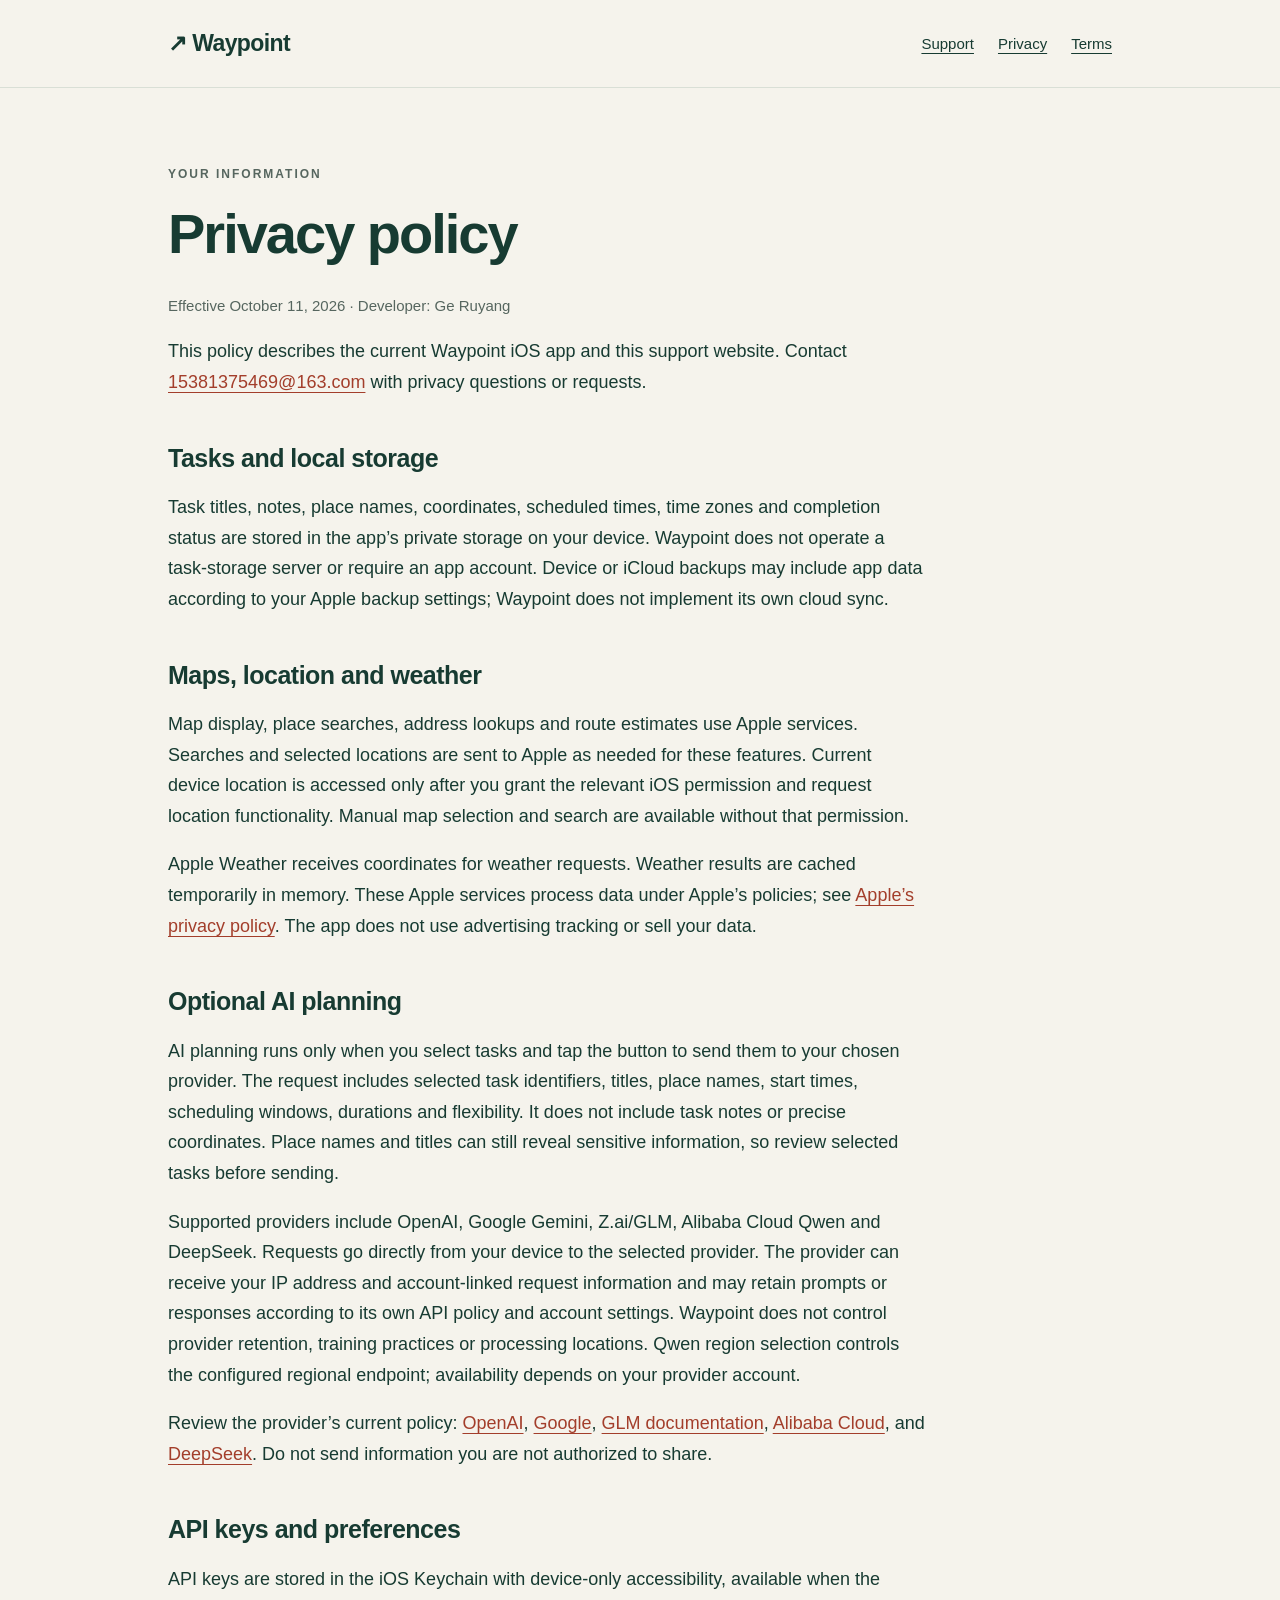
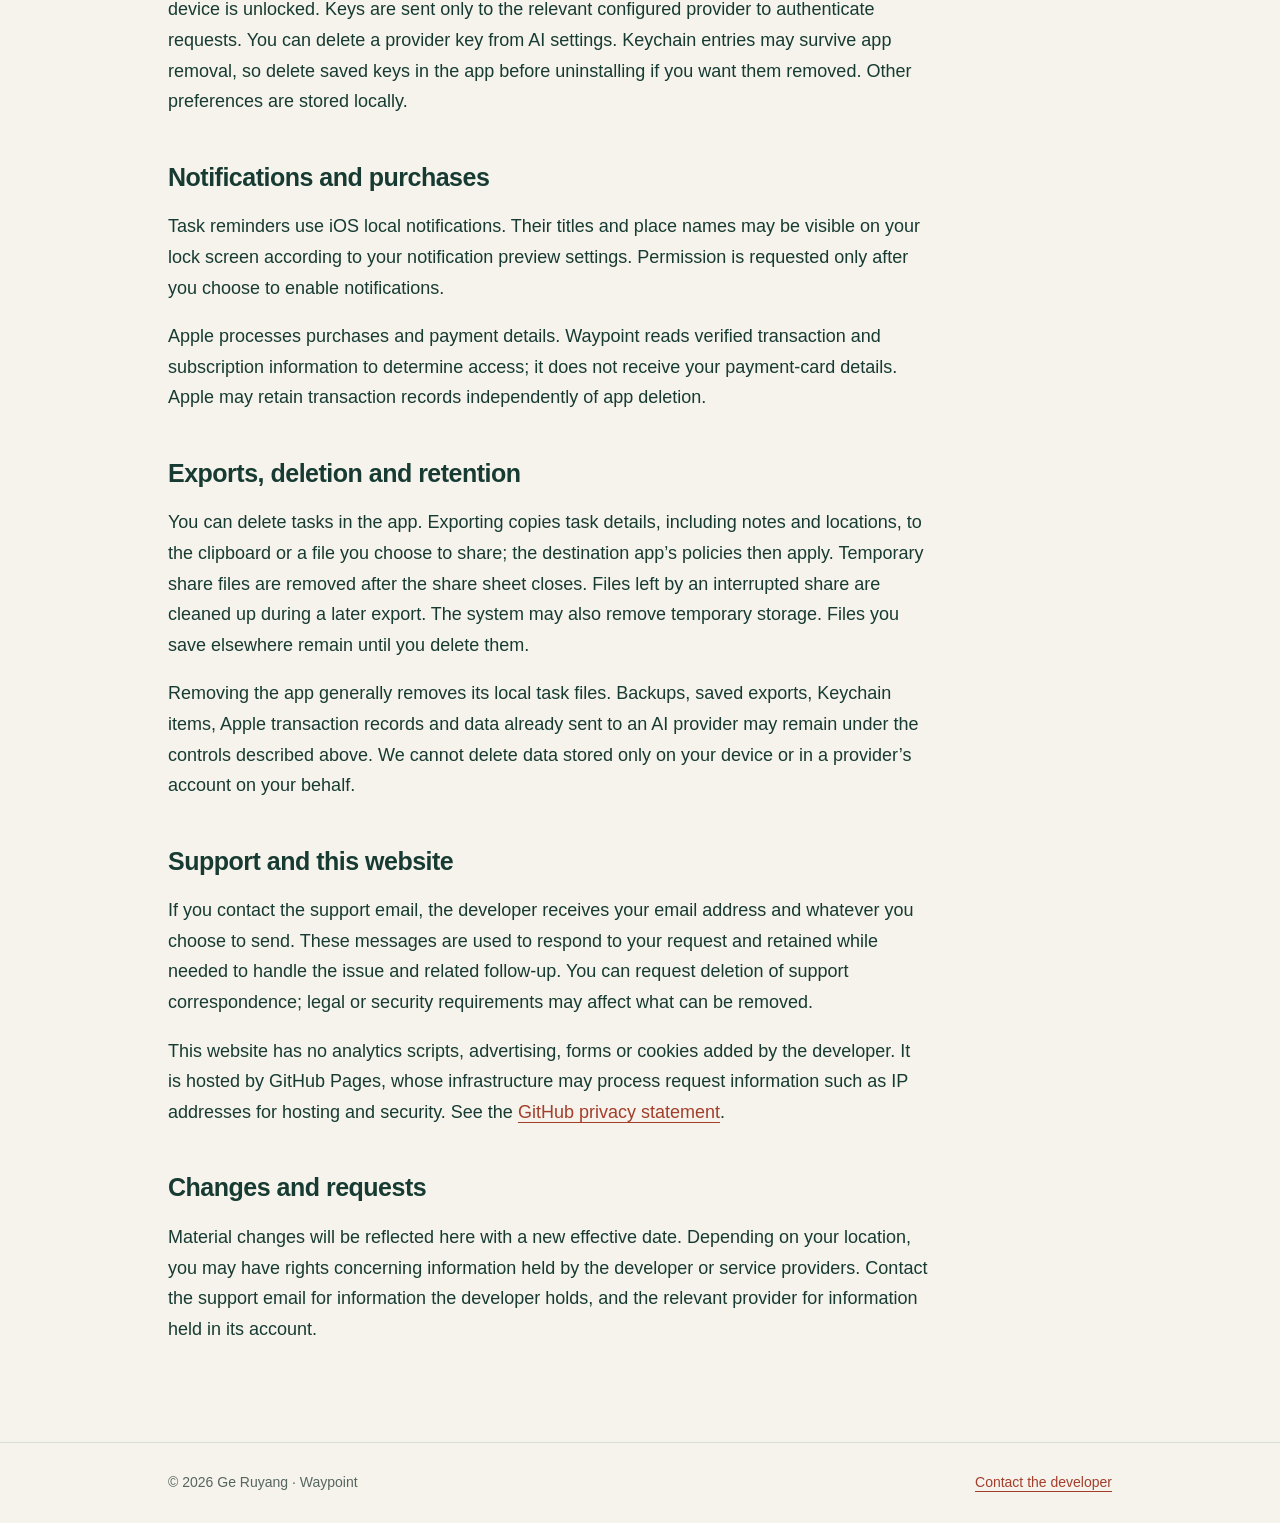
==== privacy/index.html @ 9f04336e "Publish Waypoint support and privacy pages" ====
<!doctype html>
<html lang="en"><head><meta charset="utf-8"><meta name="viewport" content="width=device-width,initial-scale=1"><meta name="description" content="How Waypoint handles local tasks, location services, optional AI requests, subscriptions and support messages."><meta name="color-scheme" content="light dark"><title>Privacy policy · Waypoint</title><link rel="stylesheet" href="../style.css"></head><body><a class="skip" href="#main">Skip to content</a><header><div class="wrap"><nav aria-label="Main navigation"><a class="brand" href="../">↗ Waypoint</a><div class="navlinks"><a href="../#support">Support</a><a href="../privacy/">Privacy</a><a href="../terms/">Terms</a></div></nav></div></header><main id="main"><div class="wrap"><article class="legal"><p class="eyebrow">Your information</p><h1>Privacy policy</h1><p class="note">Effective October 11, 2026 · Developer: Ge Ruyang</p><p>This policy describes the current Waypoint iOS app and this support website. Contact <a href="mailto:15381375469@163.com">15381375469@163.com</a> with privacy questions or requests.</p><h2>Tasks and local storage</h2><p>Task titles, notes, place names, coordinates, scheduled times, time zones and completion status are stored in the app’s private storage on your device. Waypoint does not operate a task-storage server or require an app account. Device or iCloud backups may include app data according to your Apple backup settings; Waypoint does not implement its own cloud sync.</p><h2>Maps, location and weather</h2><p>Map display, place searches, address lookups and route estimates use Apple services. Searches and selected locations are sent to Apple as needed for these features. Current device location is accessed only after you grant the relevant iOS permission and request location functionality. Manual map selection and search are available without that permission.</p><p>Apple Weather receives coordinates for weather requests. Weather results are cached temporarily in memory. These Apple services process data under Apple’s policies; see <a href="https://www.apple.com/legal/privacy/">Apple’s privacy policy</a>. The app does not use advertising tracking or sell your data.</p><h2>Optional AI planning</h2><p>AI planning runs only when you select tasks and tap the button to send them to your chosen provider. The request includes selected task identifiers, titles, place names, start times, scheduling windows, durations and flexibility. It does not include task notes or precise coordinates. Place names and titles can still reveal sensitive information, so review selected tasks before sending.</p><p>Supported providers include OpenAI, Google Gemini, Z.ai/GLM, Alibaba Cloud Qwen and DeepSeek. Requests go directly from your device to the selected provider. The provider can receive your IP address and account-linked request information and may retain prompts or responses according to its own API policy and account settings. Waypoint does not control provider retention, training practices or processing locations. Qwen region selection controls the configured regional endpoint; availability depends on your provider account.</p><p>Review the provider’s current policy: <a href="https://openai.com/policies/privacy-policy/">OpenAI</a>, <a href="https://policies.google.com/privacy">Google</a>, <a href="https://docs.bigmodel.cn/">GLM documentation</a>, <a href="https://www.alibabacloud.com/help/en/legal/latest/alibaba-cloud-international-website-privacy-policy">Alibaba Cloud</a>, and <a href="https://cdn.deepseek.com/policies/en-US/deepseek-privacy-policy.html">DeepSeek</a>. Do not send information you are not authorized to share.</p><h2>API keys and preferences</h2><p>API keys are stored in the iOS Keychain with device-only accessibility, available when the device is unlocked. Keys are sent only to the relevant configured provider to authenticate requests. You can delete a provider key from AI settings. Keychain entries may survive app removal, so delete saved keys in the app before uninstalling if you want them removed. Other preferences are stored locally.</p><h2>Notifications and purchases</h2><p>Task reminders use iOS local notifications. Their titles and place names may be visible on your lock screen according to your notification preview settings. Permission is requested only after you choose to enable notifications.</p><p>Apple processes purchases and payment details. Waypoint reads verified transaction and subscription information to determine access; it does not receive your payment-card details. Apple may retain transaction records independently of app deletion.</p><h2>Exports, deletion and retention</h2><p>You can delete tasks in the app. Exporting copies task details, including notes and locations, to the clipboard or a file you choose to share; the destination app’s policies then apply. Temporary share files are removed after the share sheet closes. Files left by an interrupted share are cleaned up during a later export. The system may also remove temporary storage. Files you save elsewhere remain until you delete them.</p><p>Removing the app generally removes its local task files. Backups, saved exports, Keychain items, Apple transaction records and data already sent to an AI provider may remain under the controls described above. We cannot delete data stored only on your device or in a provider’s account on your behalf.</p><h2>Support and this website</h2><p>If you contact the support email, the developer receives your email address and whatever you choose to send. These messages are used to respond to your request and retained while needed to handle the issue and related follow-up. You can request deletion of support correspondence; legal or security requirements may affect what can be removed.</p><p>This website has no analytics scripts, advertising, forms or cookies added by the developer. It is hosted by GitHub Pages, whose infrastructure may process request information such as IP addresses for hosting and security. See the <a href="https://docs.github.com/en/site-policy/privacy-policies/github-general-privacy-statement">GitHub privacy statement</a>.</p><h2>Changes and requests</h2><p>Material changes will be reflected here with a new effective date. Depending on your location, you may have rights concerning information held by the developer or service providers. Contact the support email for information the developer holds, and the relevant provider for information held in its account.</p></article></div></main><footer><div class="wrap"><span>© 2026 Ge Ruyang · Waypoint</span><span><a href="mailto:15381375469@163.com">Contact the developer</a></span></div></footer></body></html>
---- style.css ----
:root{color-scheme:light dark;--bg:#f5f3ec;--ink:#173b32;--muted:#56665f;--surface:#fffefa;--line:#d9dfd6;--accent:#a33e2b}*{box-sizing:border-box}body{margin:0;background:var(--bg);color:var(--ink);font:18px/1.7 -apple-system,BlinkMacSystemFont,"Segoe UI",sans-serif}a{color:var(--accent);text-underline-offset:4px}a:focus-visible{outline:3px solid var(--accent);outline-offset:5px;border-radius:2px}.wrap{max-width:1000px;margin:auto;padding:0 28px}header{border-bottom:1px solid var(--line)}nav{display:flex;justify-content:space-between;align-items:center;gap:24px;padding:24px 0;flex-wrap:wrap}.brand{font-size:23px;font-weight:750;letter-spacing:-.6px;text-decoration:none;color:var(--ink)}.navlinks{display:flex;gap:24px;flex-wrap:wrap}.navlinks a{font-size:15px;color:var(--ink)}main{padding:64px 0 80px}.eyebrow{font-size:12px;text-transform:uppercase;letter-spacing:2px;font-weight:700;color:var(--muted)}h1{font-size:clamp(38px,7vw,68px);line-height:1.08;letter-spacing:-2px;max-width:800px;margin:20px 0 28px}h2{font-size:25px;line-height:1.3;letter-spacing:-.5px;margin:44px 0 12px}h3{font-size:20px;margin:0 0 8px}p,li{max-width:760px}.lead{font-size:23px;color:var(--muted);max-width:690px}.contact{display:inline-block;background:var(--ink);color:var(--bg);padding:13px 23px;border-radius:14px;text-decoration:none;font-weight:650;margin:12px 0 20px;overflow-wrap:anywhere}.note{font-size:15px;color:var(--muted)}.cards{display:grid;grid-template-columns:repeat(3,1fr);gap:18px;margin:42px 0}.card{background:var(--surface);border:1px solid var(--line);border-radius:22px;padding:24px}.card p{font-size:16px;margin-bottom:0}.step{font-size:13px;color:var(--accent);font-weight:700;margin-bottom:18px;display:block}.legal{max-width:780px}.legal h1{font-size:clamp(38px,6vw,56px)}.rule{border-top:1px solid var(--line);padding-top:25px;margin-top:40px}footer{border-top:1px solid var(--line);padding:28px 0;font-size:14px;color:var(--muted)}footer .wrap{display:flex;justify-content:space-between;flex-wrap:wrap;gap:16px}.skip{position:absolute;left:-9999px}.skip:focus{left:15px;top:10px;background:var(--surface);padding:12px;z-index:2}li{margin-bottom:8px}@media(max-width:680px){.wrap{padding:0 20px}main{padding:40px 0 56px}.cards{grid-template-columns:1fr}.navlinks{gap:16px}.lead{font-size:20px}h1{letter-spacing:-1.2px}}@media(prefers-color-scheme:dark){:root{--bg:#101d18;--ink:#f2f5ec;--muted:#b4c2b7;--surface:#192c24;--line:#3c5546;--accent:#f29b7d}}
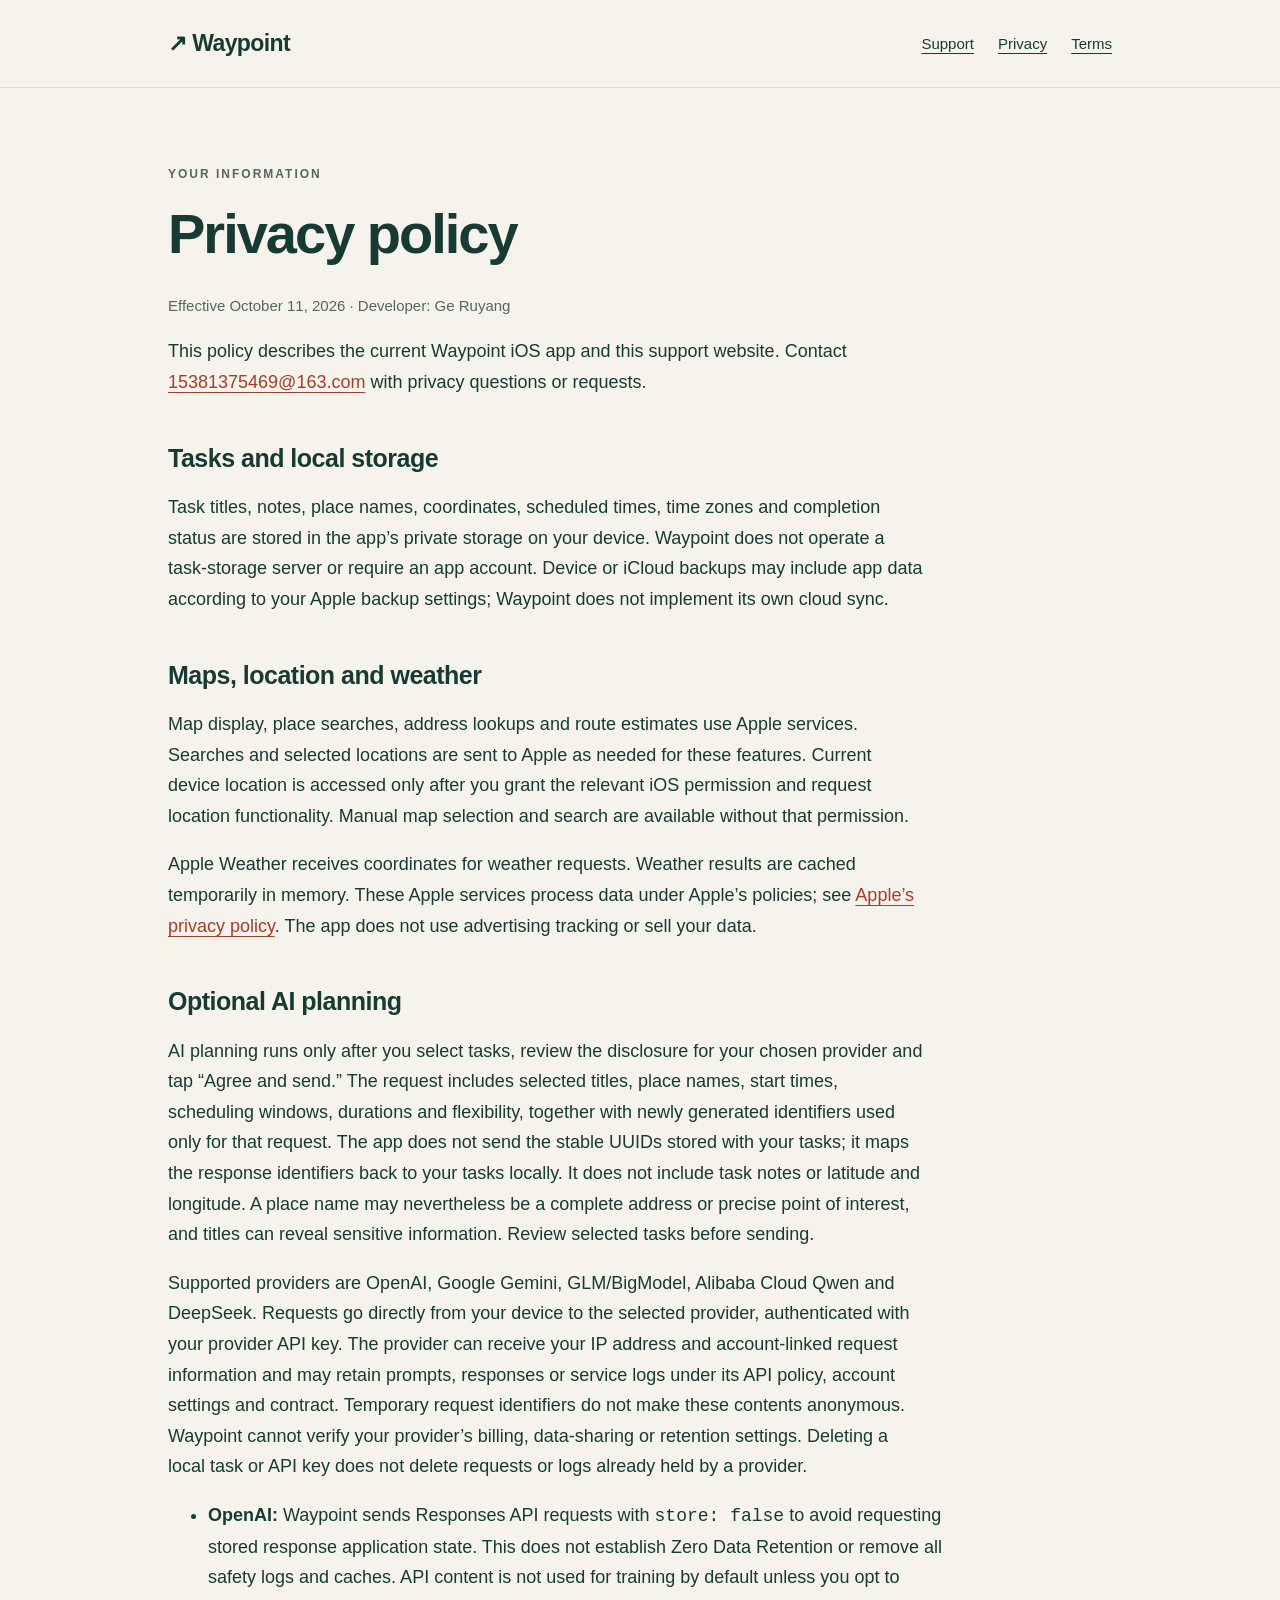
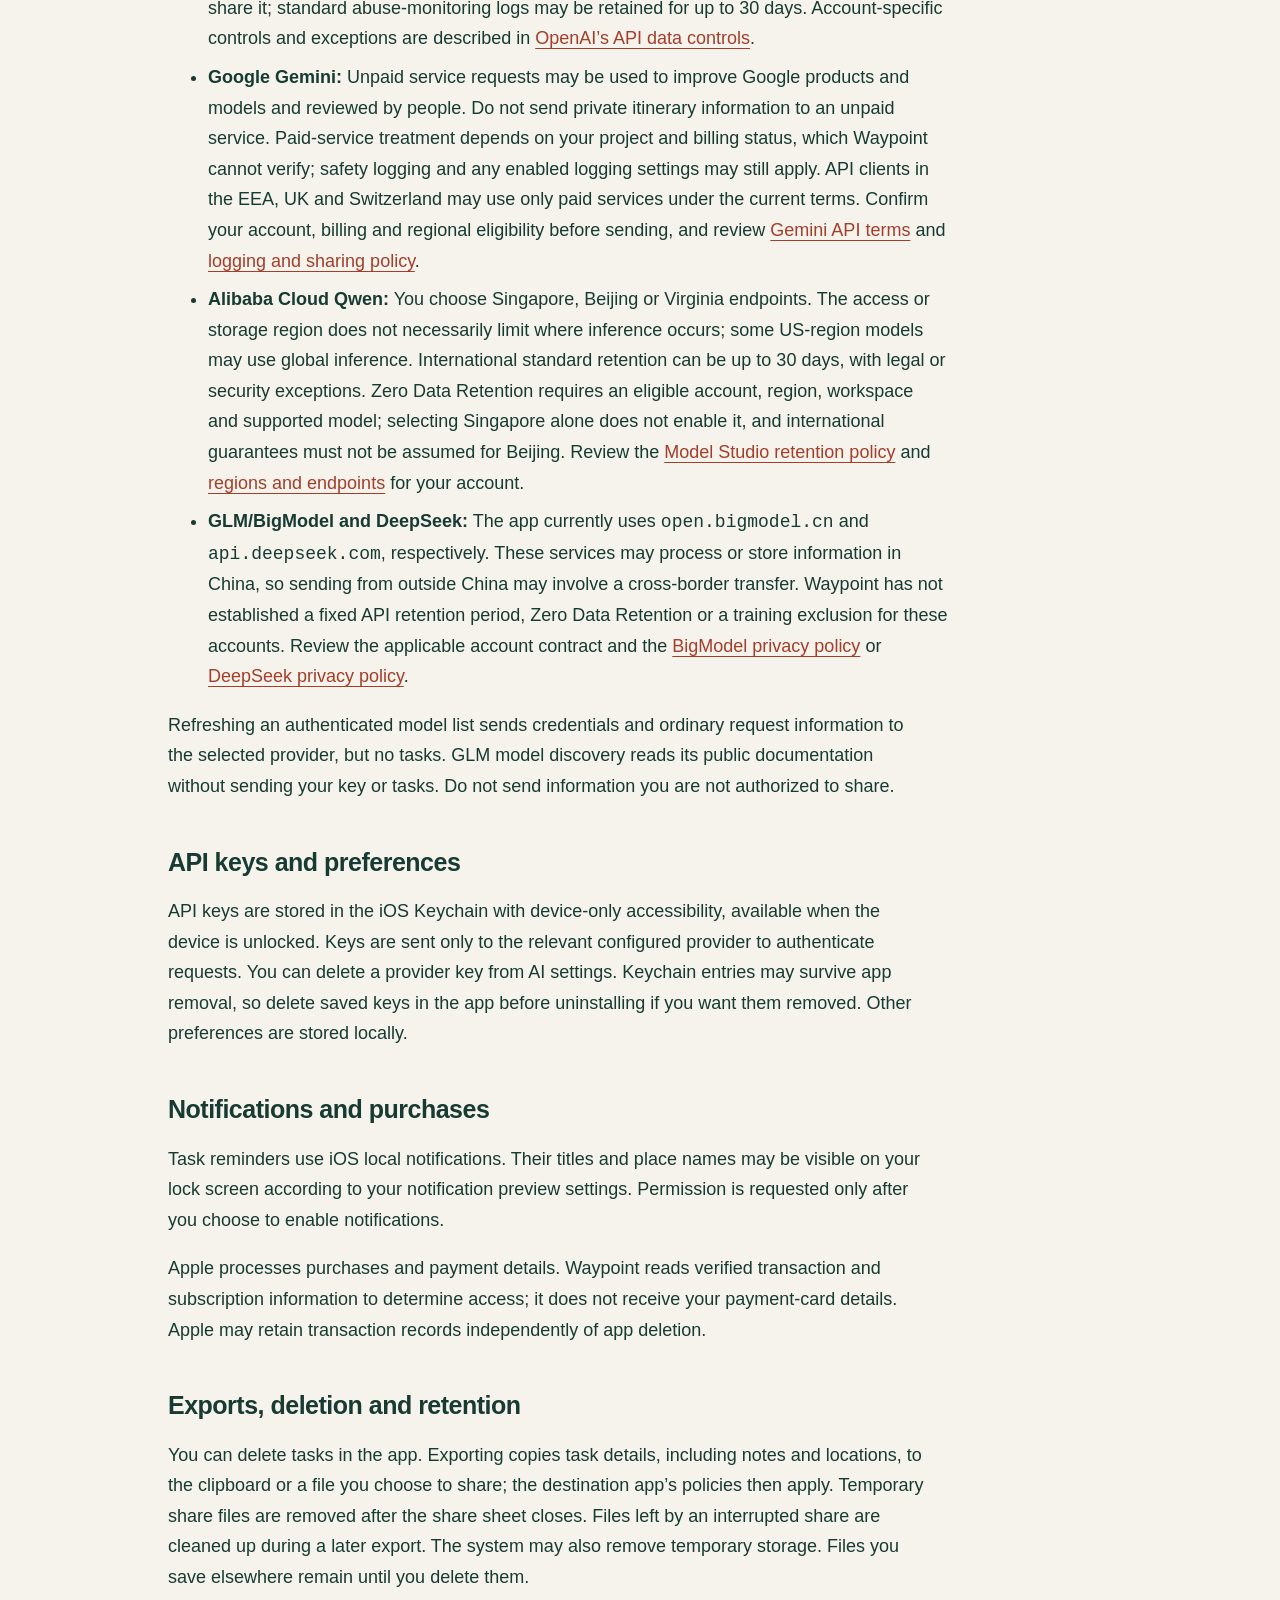
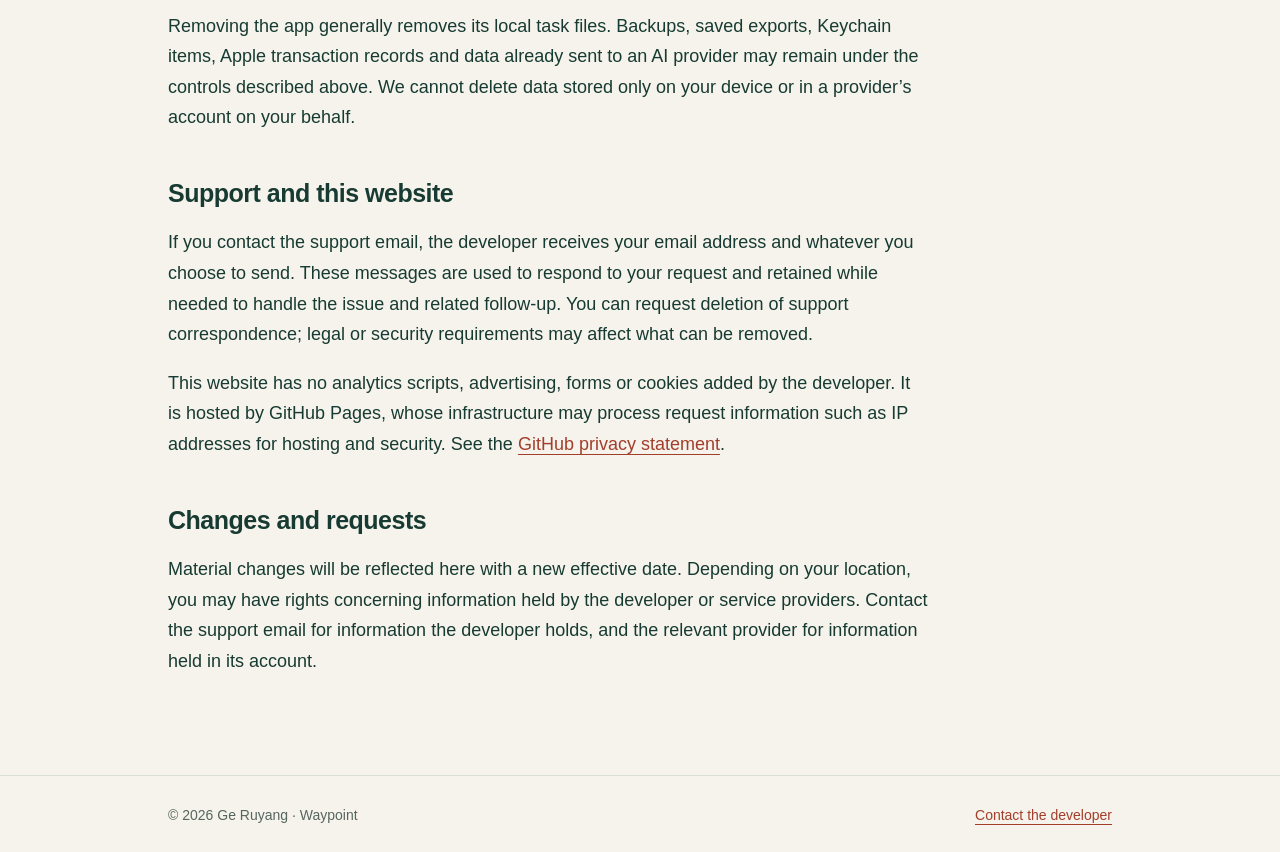
==== commit c4faa2b7: "Clarify AI request minimization and provider data policies" ====
--- a/privacy/index.html
+++ b/privacy/index.html
@@ -1,2 +1,2 @@
 <!doctype html>
-<html lang="en"><head><meta charset="utf-8"><meta name="viewport" content="width=device-width,initial-scale=1"><meta name="description" content="How Waypoint handles local tasks, location services, optional AI requests, subscriptions and support messages."><meta name="color-scheme" content="light dark"><title>Privacy policy · Waypoint</title><link rel="stylesheet" href="../style.css"></head><body><a class="skip" href="#main">Skip to content</a><header><div class="wrap"><nav aria-label="Main navigation"><a class="brand" href="../">↗ Waypoint</a><div class="navlinks"><a href="../#support">Support</a><a href="../privacy/">Privacy</a><a href="../terms/">Terms</a></div></nav></div></header><main id="main"><div class="wrap"><article class="legal"><p class="eyebrow">Your information</p><h1>Privacy policy</h1><p class="note">Effective October 11, 2026 · Developer: Ge Ruyang</p><p>This policy describes the current Waypoint iOS app and this support website. Contact <a href="mailto:15381375469@163.com">15381375469@163.com</a> with privacy questions or requests.</p><h2>Tasks and local storage</h2><p>Task titles, notes, place names, coordinates, scheduled times, time zones and completion status are stored in the app’s private storage on your device. Waypoint does not operate a task-storage server or require an app account. Device or iCloud backups may include app data according to your Apple backup settings; Waypoint does not implement its own cloud sync.</p><h2>Maps, location and weather</h2><p>Map display, place searches, address lookups and route estimates use Apple services. Searches and selected locations are sent to Apple as needed for these features. Current device location is accessed only after you grant the relevant iOS permission and request location functionality. Manual map selection and search are available without that permission.</p><p>Apple Weather receives coordinates for weather requests. Weather results are cached temporarily in memory. These Apple services process data under Apple’s policies; see <a href="https://www.apple.com/legal/privacy/">Apple’s privacy policy</a>. The app does not use advertising tracking or sell your data.</p><h2>Optional AI planning</h2><p>AI planning runs only when you select tasks and tap the button to send them to your chosen provider. The request includes selected task identifiers, titles, place names, start times, scheduling windows, durations and flexibility. It does not include task notes or precise coordinates. Place names and titles can still reveal sensitive information, so review selected tasks before sending.</p><p>Supported providers include OpenAI, Google Gemini, Z.ai/GLM, Alibaba Cloud Qwen and DeepSeek. Requests go directly from your device to the selected provider. The provider can receive your IP address and account-linked request information and may retain prompts or responses according to its own API policy and account settings. Waypoint does not control provider retention, training practices or processing locations. Qwen region selection controls the configured regional endpoint; availability depends on your provider account.</p><p>Review the provider’s current policy: <a href="https://openai.com/policies/privacy-policy/">OpenAI</a>, <a href="https://policies.google.com/privacy">Google</a>, <a href="https://docs.bigmodel.cn/">GLM documentation</a>, <a href="https://www.alibabacloud.com/help/en/legal/latest/alibaba-cloud-international-website-privacy-policy">Alibaba Cloud</a>, and <a href="https://cdn.deepseek.com/policies/en-US/deepseek-privacy-policy.html">DeepSeek</a>. Do not send information you are not authorized to share.</p><h2>API keys and preferences</h2><p>API keys are stored in the iOS Keychain with device-only accessibility, available when the device is unlocked. Keys are sent only to the relevant configured provider to authenticate requests. You can delete a provider key from AI settings. Keychain entries may survive app removal, so delete saved keys in the app before uninstalling if you want them removed. Other preferences are stored locally.</p><h2>Notifications and purchases</h2><p>Task reminders use iOS local notifications. Their titles and place names may be visible on your lock screen according to your notification preview settings. Permission is requested only after you choose to enable notifications.</p><p>Apple processes purchases and payment details. Waypoint reads verified transaction and subscription information to determine access; it does not receive your payment-card details. Apple may retain transaction records independently of app deletion.</p><h2>Exports, deletion and retention</h2><p>You can delete tasks in the app. Exporting copies task details, including notes and locations, to the clipboard or a file you choose to share; the destination app’s policies then apply. Temporary share files are removed after the share sheet closes. Files left by an interrupted share are cleaned up during a later export. The system may also remove temporary storage. Files you save elsewhere remain until you delete them.</p><p>Removing the app generally removes its local task files. Backups, saved exports, Keychain items, Apple transaction records and data already sent to an AI provider may remain under the controls described above. We cannot delete data stored only on your device or in a provider’s account on your behalf.</p><h2>Support and this website</h2><p>If you contact the support email, the developer receives your email address and whatever you choose to send. These messages are used to respond to your request and retained while needed to handle the issue and related follow-up. You can request deletion of support correspondence; legal or security requirements may affect what can be removed.</p><p>This website has no analytics scripts, advertising, forms or cookies added by the developer. It is hosted by GitHub Pages, whose infrastructure may process request information such as IP addresses for hosting and security. See the <a href="https://docs.github.com/en/site-policy/privacy-policies/github-general-privacy-statement">GitHub privacy statement</a>.</p><h2>Changes and requests</h2><p>Material changes will be reflected here with a new effective date. Depending on your location, you may have rights concerning information held by the developer or service providers. Contact the support email for information the developer holds, and the relevant provider for information held in its account.</p></article></div></main><footer><div class="wrap"><span>© 2026 Ge Ruyang · Waypoint</span><span><a href="mailto:15381375469@163.com">Contact the developer</a></span></div></footer></body></html>+<html lang="en"><head><meta charset="utf-8"><meta name="viewport" content="width=device-width,initial-scale=1"><meta name="description" content="How Waypoint handles local tasks, location services, optional AI requests, subscriptions and support messages."><meta name="color-scheme" content="light dark"><title>Privacy policy · Waypoint</title><link rel="stylesheet" href="../style.css"></head><body><a class="skip" href="#main">Skip to content</a><header><div class="wrap"><nav aria-label="Main navigation"><a class="brand" href="../">↗ Waypoint</a><div class="navlinks"><a href="../#support">Support</a><a href="../privacy/">Privacy</a><a href="../terms/">Terms</a></div></nav></div></header><main id="main"><div class="wrap"><article class="legal"><p class="eyebrow">Your information</p><h1>Privacy policy</h1><p class="note">Effective October 11, 2026 · Developer: Ge Ruyang</p><p>This policy describes the current Waypoint iOS app and this support website. Contact <a href="mailto:15381375469@163.com">15381375469@163.com</a> with privacy questions or requests.</p><h2>Tasks and local storage</h2><p>Task titles, notes, place names, coordinates, scheduled times, time zones and completion status are stored in the app’s private storage on your device. Waypoint does not operate a task-storage server or require an app account. Device or iCloud backups may include app data according to your Apple backup settings; Waypoint does not implement its own cloud sync.</p><h2>Maps, location and weather</h2><p>Map display, place searches, address lookups and route estimates use Apple services. Searches and selected locations are sent to Apple as needed for these features. Current device location is accessed only after you grant the relevant iOS permission and request location functionality. Manual map selection and search are available without that permission.</p><p>Apple Weather receives coordinates for weather requests. Weather results are cached temporarily in memory. These Apple services process data under Apple’s policies; see <a href="https://www.apple.com/legal/privacy/">Apple’s privacy policy</a>. The app does not use advertising tracking or sell your data.</p><h2>Optional AI planning</h2><p>AI planning runs only after you select tasks, review the disclosure for your chosen provider and tap “Agree and send.” The request includes selected titles, place names, start times, scheduling windows, durations and flexibility, together with newly generated identifiers used only for that request. The app does not send the stable UUIDs stored with your tasks; it maps the response identifiers back to your tasks locally. It does not include task notes or latitude and longitude. A place name may nevertheless be a complete address or precise point of interest, and titles can reveal sensitive information. Review selected tasks before sending.</p><p>Supported providers are OpenAI, Google Gemini, GLM/BigModel, Alibaba Cloud Qwen and DeepSeek. Requests go directly from your device to the selected provider, authenticated with your provider API key. The provider can receive your IP address and account-linked request information and may retain prompts, responses or service logs under its API policy, account settings and contract. Temporary request identifiers do not make these contents anonymous. Waypoint cannot verify your provider’s billing, data-sharing or retention settings. Deleting a local task or API key does not delete requests or logs already held by a provider.</p><ul><li><strong>OpenAI:</strong> Waypoint sends Responses API requests with <code>store: false</code> to avoid requesting stored response application state. This does not establish Zero Data Retention or remove all safety logs and caches. API content is not used for training by default unless you opt to share it; standard abuse-monitoring logs may be retained for up to 30 days. Account-specific controls and exceptions are described in <a href="https://developers.openai.com/api/docs/guides/your-data">OpenAI’s API data controls</a>.</li><li><strong>Google Gemini:</strong> Unpaid service requests may be used to improve Google products and models and reviewed by people. Do not send private itinerary information to an unpaid service. Paid-service treatment depends on your project and billing status, which Waypoint cannot verify; safety logging and any enabled logging settings may still apply. API clients in the EEA, UK and Switzerland may use only paid services under the current terms. Confirm your account, billing and regional eligibility before sending, and review <a href="https://ai.google.dev/gemini-api/terms">Gemini API terms</a> and <a href="https://ai.google.dev/gemini-api/docs/logs-policy">logging and sharing policy</a>.</li><li><strong>Alibaba Cloud Qwen:</strong> You choose Singapore, Beijing or Virginia endpoints. The access or storage region does not necessarily limit where inference occurs; some US-region models may use global inference. International standard retention can be up to 30 days, with legal or security exceptions. Zero Data Retention requires an eligible account, region, workspace and supported model; selecting Singapore alone does not enable it, and international guarantees must not be assumed for Beijing. Review the <a href="https://www.alibabacloud.com/help/en/model-studio/data-retention-policy">Model Studio retention policy</a> and <a href="https://help.aliyun.com/en/model-studio/regions/">regions and endpoints</a> for your account.</li><li><strong>GLM/BigModel and DeepSeek:</strong> The app currently uses <code>open.bigmodel.cn</code> and <code>api.deepseek.com</code>, respectively. These services may process or store information in China, so sending from outside China may involve a cross-border transfer. Waypoint has not established a fixed API retention period, Zero Data Retention or a training exclusion for these accounts. Review the applicable account contract and the <a href="https://docs.bigmodel.cn/cn/terms/privacy-policy">BigModel privacy policy</a> or <a href="https://cdn.deepseek.com/policies/en-US/deepseek-privacy-policy.html">DeepSeek privacy policy</a>.</li></ul><p>Refreshing an authenticated model list sends credentials and ordinary request information to the selected provider, but no tasks. GLM model discovery reads its public documentation without sending your key or tasks. Do not send information you are not authorized to share.</p><h2>API keys and preferences</h2><p>API keys are stored in the iOS Keychain with device-only accessibility, available when the device is unlocked. Keys are sent only to the relevant configured provider to authenticate requests. You can delete a provider key from AI settings. Keychain entries may survive app removal, so delete saved keys in the app before uninstalling if you want them removed. Other preferences are stored locally.</p><h2>Notifications and purchases</h2><p>Task reminders use iOS local notifications. Their titles and place names may be visible on your lock screen according to your notification preview settings. Permission is requested only after you choose to enable notifications.</p><p>Apple processes purchases and payment details. Waypoint reads verified transaction and subscription information to determine access; it does not receive your payment-card details. Apple may retain transaction records independently of app deletion.</p><h2>Exports, deletion and retention</h2><p>You can delete tasks in the app. Exporting copies task details, including notes and locations, to the clipboard or a file you choose to share; the destination app’s policies then apply. Temporary share files are removed after the share sheet closes. Files left by an interrupted share are cleaned up during a later export. The system may also remove temporary storage. Files you save elsewhere remain until you delete them.</p><p>Removing the app generally removes its local task files. Backups, saved exports, Keychain items, Apple transaction records and data already sent to an AI provider may remain under the controls described above. We cannot delete data stored only on your device or in a provider’s account on your behalf.</p><h2>Support and this website</h2><p>If you contact the support email, the developer receives your email address and whatever you choose to send. These messages are used to respond to your request and retained while needed to handle the issue and related follow-up. You can request deletion of support correspondence; legal or security requirements may affect what can be removed.</p><p>This website has no analytics scripts, advertising, forms or cookies added by the developer. It is hosted by GitHub Pages, whose infrastructure may process request information such as IP addresses for hosting and security. See the <a href="https://docs.github.com/en/site-policy/privacy-policies/github-general-privacy-statement">GitHub privacy statement</a>.</p><h2>Changes and requests</h2><p>Material changes will be reflected here with a new effective date. Depending on your location, you may have rights concerning information held by the developer or service providers. Contact the support email for information the developer holds, and the relevant provider for information held in its account.</p></article></div></main><footer><div class="wrap"><span>© 2026 Ge Ruyang · Waypoint</span><span><a href="mailto:15381375469@163.com">Contact the developer</a></span></div></footer></body></html>
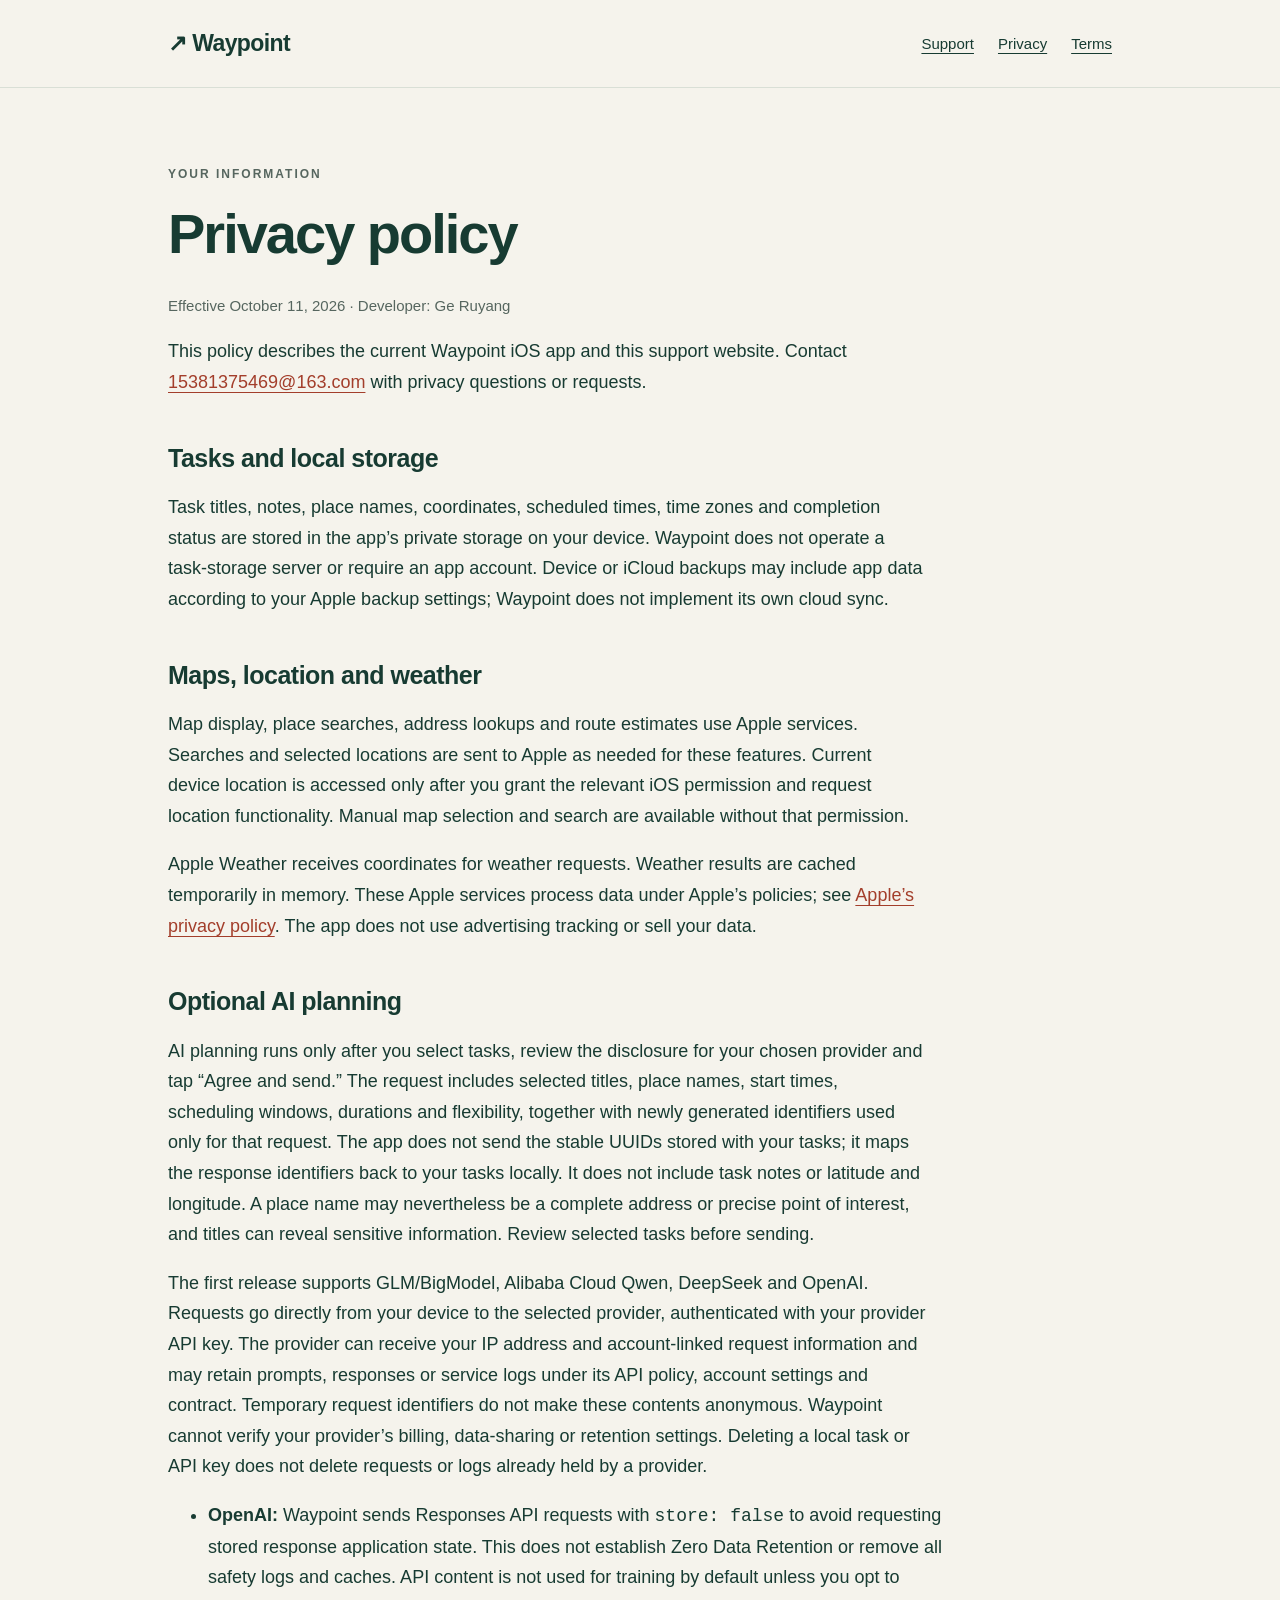
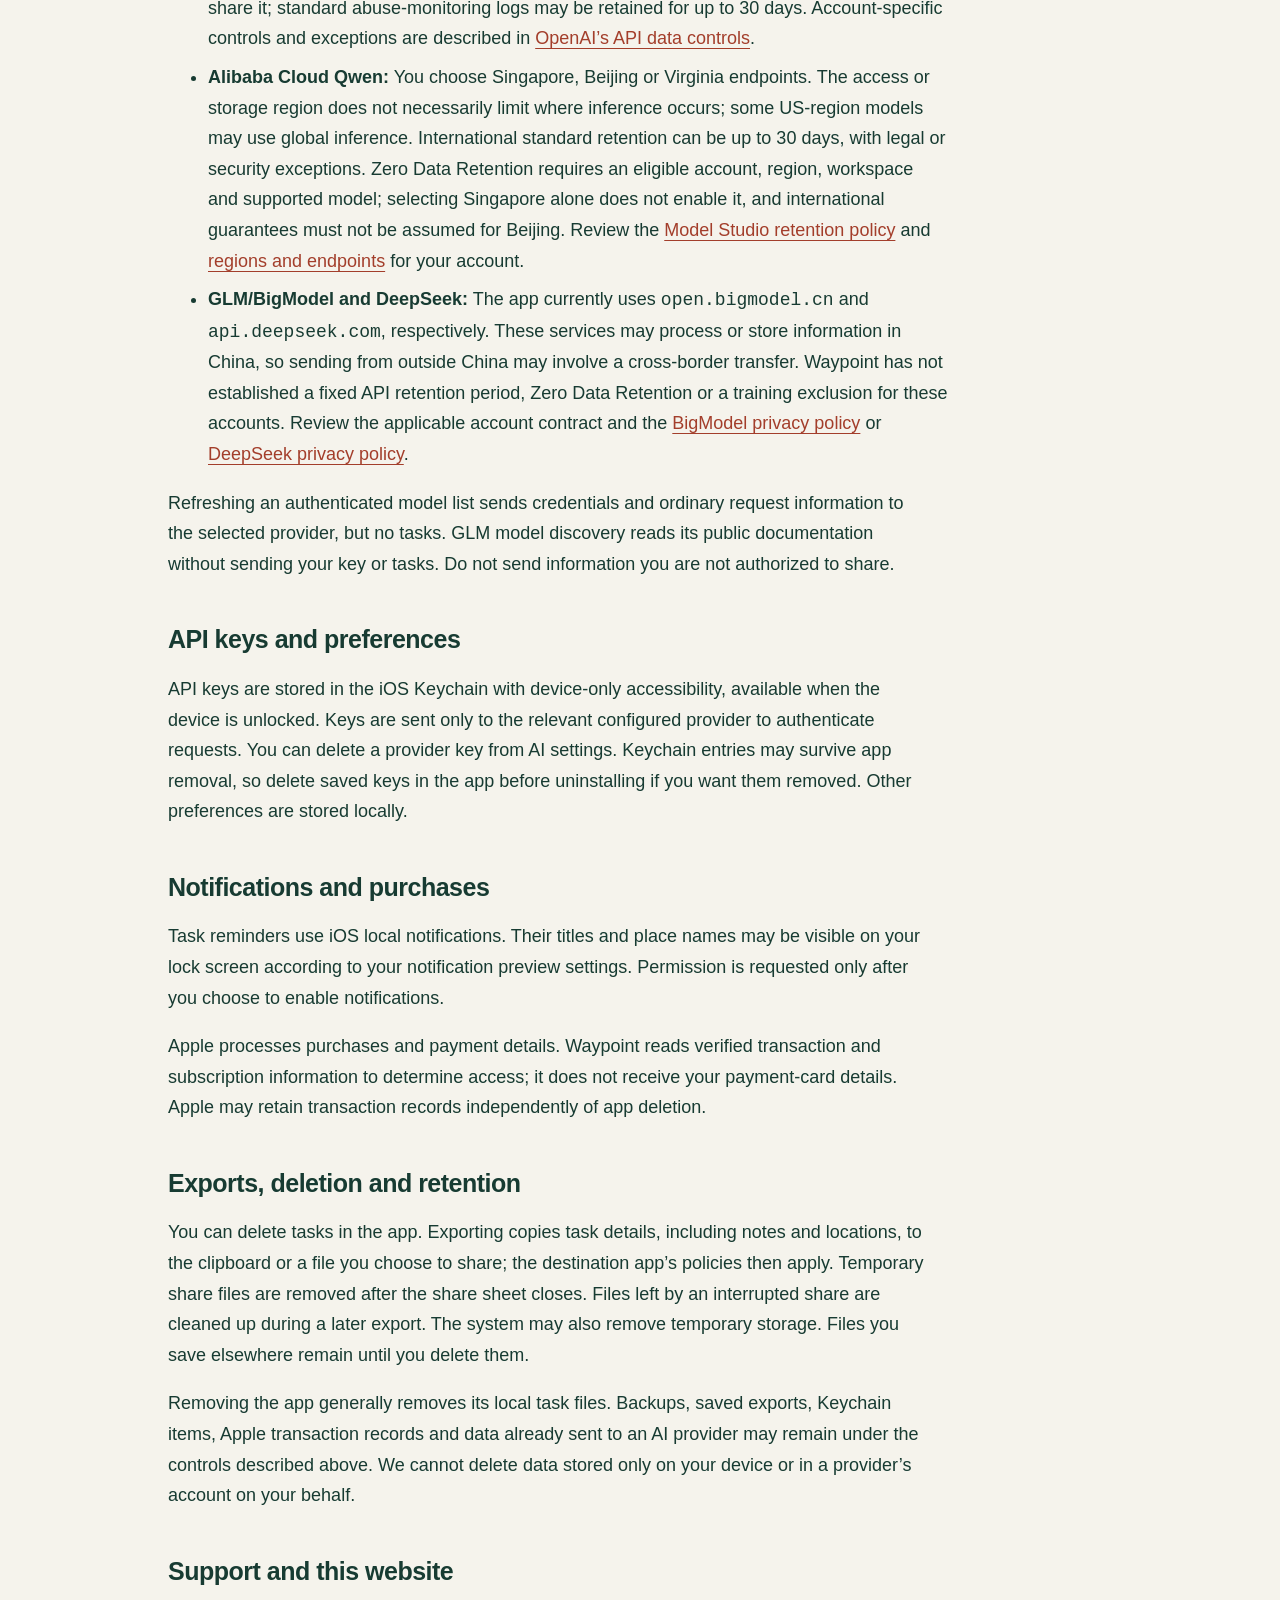
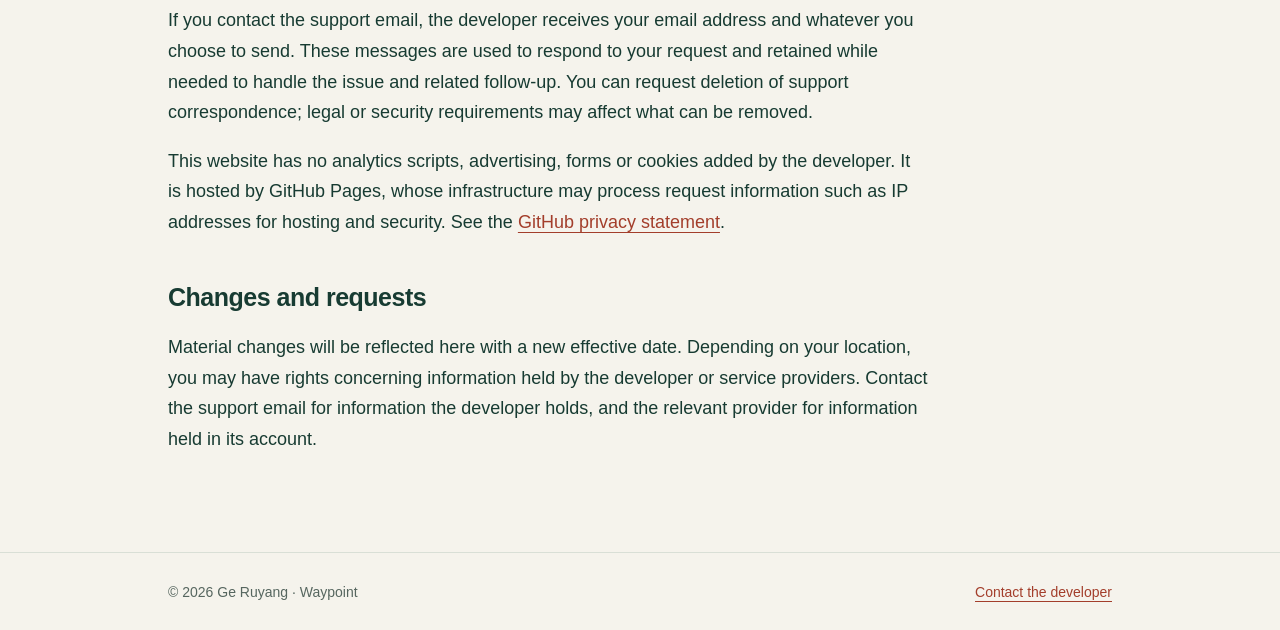
==== commit d83a32a4: "Describe four-provider initial release" ====
--- a/privacy/index.html
+++ b/privacy/index.html
@@ -1,2 +1,2 @@
 <!doctype html>
-<html lang="en"><head><meta charset="utf-8"><meta name="viewport" content="width=device-width,initial-scale=1"><meta name="description" content="How Waypoint handles local tasks, location services, optional AI requests, subscriptions and support messages."><meta name="color-scheme" content="light dark"><title>Privacy policy · Waypoint</title><link rel="stylesheet" href="../style.css"></head><body><a class="skip" href="#main">Skip to content</a><header><div class="wrap"><nav aria-label="Main navigation"><a class="brand" href="../">↗ Waypoint</a><div class="navlinks"><a href="../#support">Support</a><a href="../privacy/">Privacy</a><a href="../terms/">Terms</a></div></nav></div></header><main id="main"><div class="wrap"><article class="legal"><p class="eyebrow">Your information</p><h1>Privacy policy</h1><p class="note">Effective October 11, 2026 · Developer: Ge Ruyang</p><p>This policy describes the current Waypoint iOS app and this support website. Contact <a href="mailto:15381375469@163.com">15381375469@163.com</a> with privacy questions or requests.</p><h2>Tasks and local storage</h2><p>Task titles, notes, place names, coordinates, scheduled times, time zones and completion status are stored in the app’s private storage on your device. Waypoint does not operate a task-storage server or require an app account. Device or iCloud backups may include app data according to your Apple backup settings; Waypoint does not implement its own cloud sync.</p><h2>Maps, location and weather</h2><p>Map display, place searches, address lookups and route estimates use Apple services. Searches and selected locations are sent to Apple as needed for these features. Current device location is accessed only after you grant the relevant iOS permission and request location functionality. Manual map selection and search are available without that permission.</p><p>Apple Weather receives coordinates for weather requests. Weather results are cached temporarily in memory. These Apple services process data under Apple’s policies; see <a href="https://www.apple.com/legal/privacy/">Apple’s privacy policy</a>. The app does not use advertising tracking or sell your data.</p><h2>Optional AI planning</h2><p>AI planning runs only after you select tasks, review the disclosure for your chosen provider and tap “Agree and send.” The request includes selected titles, place names, start times, scheduling windows, durations and flexibility, together with newly generated identifiers used only for that request. The app does not send the stable UUIDs stored with your tasks; it maps the response identifiers back to your tasks locally. It does not include task notes or latitude and longitude. A place name may nevertheless be a complete address or precise point of interest, and titles can reveal sensitive information. Review selected tasks before sending.</p><p>Supported providers are OpenAI, Google Gemini, GLM/BigModel, Alibaba Cloud Qwen and DeepSeek. Requests go directly from your device to the selected provider, authenticated with your provider API key. The provider can receive your IP address and account-linked request information and may retain prompts, responses or service logs under its API policy, account settings and contract. Temporary request identifiers do not make these contents anonymous. Waypoint cannot verify your provider’s billing, data-sharing or retention settings. Deleting a local task or API key does not delete requests or logs already held by a provider.</p><ul><li><strong>OpenAI:</strong> Waypoint sends Responses API requests with <code>store: false</code> to avoid requesting stored response application state. This does not establish Zero Data Retention or remove all safety logs and caches. API content is not used for training by default unless you opt to share it; standard abuse-monitoring logs may be retained for up to 30 days. Account-specific controls and exceptions are described in <a href="https://developers.openai.com/api/docs/guides/your-data">OpenAI’s API data controls</a>.</li><li><strong>Google Gemini:</strong> Unpaid service requests may be used to improve Google products and models and reviewed by people. Do not send private itinerary information to an unpaid service. Paid-service treatment depends on your project and billing status, which Waypoint cannot verify; safety logging and any enabled logging settings may still apply. API clients in the EEA, UK and Switzerland may use only paid services under the current terms. Confirm your account, billing and regional eligibility before sending, and review <a href="https://ai.google.dev/gemini-api/terms">Gemini API terms</a> and <a href="https://ai.google.dev/gemini-api/docs/logs-policy">logging and sharing policy</a>.</li><li><strong>Alibaba Cloud Qwen:</strong> You choose Singapore, Beijing or Virginia endpoints. The access or storage region does not necessarily limit where inference occurs; some US-region models may use global inference. International standard retention can be up to 30 days, with legal or security exceptions. Zero Data Retention requires an eligible account, region, workspace and supported model; selecting Singapore alone does not enable it, and international guarantees must not be assumed for Beijing. Review the <a href="https://www.alibabacloud.com/help/en/model-studio/data-retention-policy">Model Studio retention policy</a> and <a href="https://help.aliyun.com/en/model-studio/regions/">regions and endpoints</a> for your account.</li><li><strong>GLM/BigModel and DeepSeek:</strong> The app currently uses <code>open.bigmodel.cn</code> and <code>api.deepseek.com</code>, respectively. These services may process or store information in China, so sending from outside China may involve a cross-border transfer. Waypoint has not established a fixed API retention period, Zero Data Retention or a training exclusion for these accounts. Review the applicable account contract and the <a href="https://docs.bigmodel.cn/cn/terms/privacy-policy">BigModel privacy policy</a> or <a href="https://cdn.deepseek.com/policies/en-US/deepseek-privacy-policy.html">DeepSeek privacy policy</a>.</li></ul><p>Refreshing an authenticated model list sends credentials and ordinary request information to the selected provider, but no tasks. GLM model discovery reads its public documentation without sending your key or tasks. Do not send information you are not authorized to share.</p><h2>API keys and preferences</h2><p>API keys are stored in the iOS Keychain with device-only accessibility, available when the device is unlocked. Keys are sent only to the relevant configured provider to authenticate requests. You can delete a provider key from AI settings. Keychain entries may survive app removal, so delete saved keys in the app before uninstalling if you want them removed. Other preferences are stored locally.</p><h2>Notifications and purchases</h2><p>Task reminders use iOS local notifications. Their titles and place names may be visible on your lock screen according to your notification preview settings. Permission is requested only after you choose to enable notifications.</p><p>Apple processes purchases and payment details. Waypoint reads verified transaction and subscription information to determine access; it does not receive your payment-card details. Apple may retain transaction records independently of app deletion.</p><h2>Exports, deletion and retention</h2><p>You can delete tasks in the app. Exporting copies task details, including notes and locations, to the clipboard or a file you choose to share; the destination app’s policies then apply. Temporary share files are removed after the share sheet closes. Files left by an interrupted share are cleaned up during a later export. The system may also remove temporary storage. Files you save elsewhere remain until you delete them.</p><p>Removing the app generally removes its local task files. Backups, saved exports, Keychain items, Apple transaction records and data already sent to an AI provider may remain under the controls described above. We cannot delete data stored only on your device or in a provider’s account on your behalf.</p><h2>Support and this website</h2><p>If you contact the support email, the developer receives your email address and whatever you choose to send. These messages are used to respond to your request and retained while needed to handle the issue and related follow-up. You can request deletion of support correspondence; legal or security requirements may affect what can be removed.</p><p>This website has no analytics scripts, advertising, forms or cookies added by the developer. It is hosted by GitHub Pages, whose infrastructure may process request information such as IP addresses for hosting and security. See the <a href="https://docs.github.com/en/site-policy/privacy-policies/github-general-privacy-statement">GitHub privacy statement</a>.</p><h2>Changes and requests</h2><p>Material changes will be reflected here with a new effective date. Depending on your location, you may have rights concerning information held by the developer or service providers. Contact the support email for information the developer holds, and the relevant provider for information held in its account.</p></article></div></main><footer><div class="wrap"><span>© 2026 Ge Ruyang · Waypoint</span><span><a href="mailto:15381375469@163.com">Contact the developer</a></span></div></footer></body></html>+<html lang="en"><head><meta charset="utf-8"><meta name="viewport" content="width=device-width,initial-scale=1"><meta name="description" content="How Waypoint handles local tasks, location services, optional AI requests, subscriptions and support messages."><meta name="color-scheme" content="light dark"><title>Privacy policy · Waypoint</title><link rel="stylesheet" href="../style.css"></head><body><a class="skip" href="#main">Skip to content</a><header><div class="wrap"><nav aria-label="Main navigation"><a class="brand" href="../">↗ Waypoint</a><div class="navlinks"><a href="../#support">Support</a><a href="../privacy/">Privacy</a><a href="../terms/">Terms</a></div></nav></div></header><main id="main"><div class="wrap"><article class="legal"><p class="eyebrow">Your information</p><h1>Privacy policy</h1><p class="note">Effective October 11, 2026 · Developer: Ge Ruyang</p><p>This policy describes the current Waypoint iOS app and this support website. Contact <a href="mailto:15381375469@163.com">15381375469@163.com</a> with privacy questions or requests.</p><h2>Tasks and local storage</h2><p>Task titles, notes, place names, coordinates, scheduled times, time zones and completion status are stored in the app’s private storage on your device. Waypoint does not operate a task-storage server or require an app account. Device or iCloud backups may include app data according to your Apple backup settings; Waypoint does not implement its own cloud sync.</p><h2>Maps, location and weather</h2><p>Map display, place searches, address lookups and route estimates use Apple services. Searches and selected locations are sent to Apple as needed for these features. Current device location is accessed only after you grant the relevant iOS permission and request location functionality. Manual map selection and search are available without that permission.</p><p>Apple Weather receives coordinates for weather requests. Weather results are cached temporarily in memory. These Apple services process data under Apple’s policies; see <a href="https://www.apple.com/legal/privacy/">Apple’s privacy policy</a>. The app does not use advertising tracking or sell your data.</p><h2>Optional AI planning</h2><p>AI planning runs only after you select tasks, review the disclosure for your chosen provider and tap “Agree and send.” The request includes selected titles, place names, start times, scheduling windows, durations and flexibility, together with newly generated identifiers used only for that request. The app does not send the stable UUIDs stored with your tasks; it maps the response identifiers back to your tasks locally. It does not include task notes or latitude and longitude. A place name may nevertheless be a complete address or precise point of interest, and titles can reveal sensitive information. Review selected tasks before sending.</p><p>The first release supports GLM/BigModel, Alibaba Cloud Qwen, DeepSeek and OpenAI. Requests go directly from your device to the selected provider, authenticated with your provider API key. The provider can receive your IP address and account-linked request information and may retain prompts, responses or service logs under its API policy, account settings and contract. Temporary request identifiers do not make these contents anonymous. Waypoint cannot verify your provider’s billing, data-sharing or retention settings. Deleting a local task or API key does not delete requests or logs already held by a provider.</p><ul><li><strong>OpenAI:</strong> Waypoint sends Responses API requests with <code>store: false</code> to avoid requesting stored response application state. This does not establish Zero Data Retention or remove all safety logs and caches. API content is not used for training by default unless you opt to share it; standard abuse-monitoring logs may be retained for up to 30 days. Account-specific controls and exceptions are described in <a href="https://developers.openai.com/api/docs/guides/your-data">OpenAI’s API data controls</a>.</li><li><strong>Alibaba Cloud Qwen:</strong> You choose Singapore, Beijing or Virginia endpoints. The access or storage region does not necessarily limit where inference occurs; some US-region models may use global inference. International standard retention can be up to 30 days, with legal or security exceptions. Zero Data Retention requires an eligible account, region, workspace and supported model; selecting Singapore alone does not enable it, and international guarantees must not be assumed for Beijing. Review the <a href="https://www.alibabacloud.com/help/en/model-studio/data-retention-policy">Model Studio retention policy</a> and <a href="https://help.aliyun.com/en/model-studio/regions/">regions and endpoints</a> for your account.</li><li><strong>GLM/BigModel and DeepSeek:</strong> The app currently uses <code>open.bigmodel.cn</code> and <code>api.deepseek.com</code>, respectively. These services may process or store information in China, so sending from outside China may involve a cross-border transfer. Waypoint has not established a fixed API retention period, Zero Data Retention or a training exclusion for these accounts. Review the applicable account contract and the <a href="https://docs.bigmodel.cn/cn/terms/privacy-policy">BigModel privacy policy</a> or <a href="https://cdn.deepseek.com/policies/en-US/deepseek-privacy-policy.html">DeepSeek privacy policy</a>.</li></ul><p>Refreshing an authenticated model list sends credentials and ordinary request information to the selected provider, but no tasks. GLM model discovery reads its public documentation without sending your key or tasks. Do not send information you are not authorized to share.</p><h2>API keys and preferences</h2><p>API keys are stored in the iOS Keychain with device-only accessibility, available when the device is unlocked. Keys are sent only to the relevant configured provider to authenticate requests. You can delete a provider key from AI settings. Keychain entries may survive app removal, so delete saved keys in the app before uninstalling if you want them removed. Other preferences are stored locally.</p><h2>Notifications and purchases</h2><p>Task reminders use iOS local notifications. Their titles and place names may be visible on your lock screen according to your notification preview settings. Permission is requested only after you choose to enable notifications.</p><p>Apple processes purchases and payment details. Waypoint reads verified transaction and subscription information to determine access; it does not receive your payment-card details. Apple may retain transaction records independently of app deletion.</p><h2>Exports, deletion and retention</h2><p>You can delete tasks in the app. Exporting copies task details, including notes and locations, to the clipboard or a file you choose to share; the destination app’s policies then apply. Temporary share files are removed after the share sheet closes. Files left by an interrupted share are cleaned up during a later export. The system may also remove temporary storage. Files you save elsewhere remain until you delete them.</p><p>Removing the app generally removes its local task files. Backups, saved exports, Keychain items, Apple transaction records and data already sent to an AI provider may remain under the controls described above. We cannot delete data stored only on your device or in a provider’s account on your behalf.</p><h2>Support and this website</h2><p>If you contact the support email, the developer receives your email address and whatever you choose to send. These messages are used to respond to your request and retained while needed to handle the issue and related follow-up. You can request deletion of support correspondence; legal or security requirements may affect what can be removed.</p><p>This website has no analytics scripts, advertising, forms or cookies added by the developer. It is hosted by GitHub Pages, whose infrastructure may process request information such as IP addresses for hosting and security. See the <a href="https://docs.github.com/en/site-policy/privacy-policies/github-general-privacy-statement">GitHub privacy statement</a>.</p><h2>Changes and requests</h2><p>Material changes will be reflected here with a new effective date. Depending on your location, you may have rights concerning information held by the developer or service providers. Contact the support email for information the developer holds, and the relevant provider for information held in its account.</p></article></div></main><footer><div class="wrap"><span>© 2026 Ge Ruyang · Waypoint</span><span><a href="mailto:15381375469@163.com">Contact the developer</a></span></div></footer></body></html>
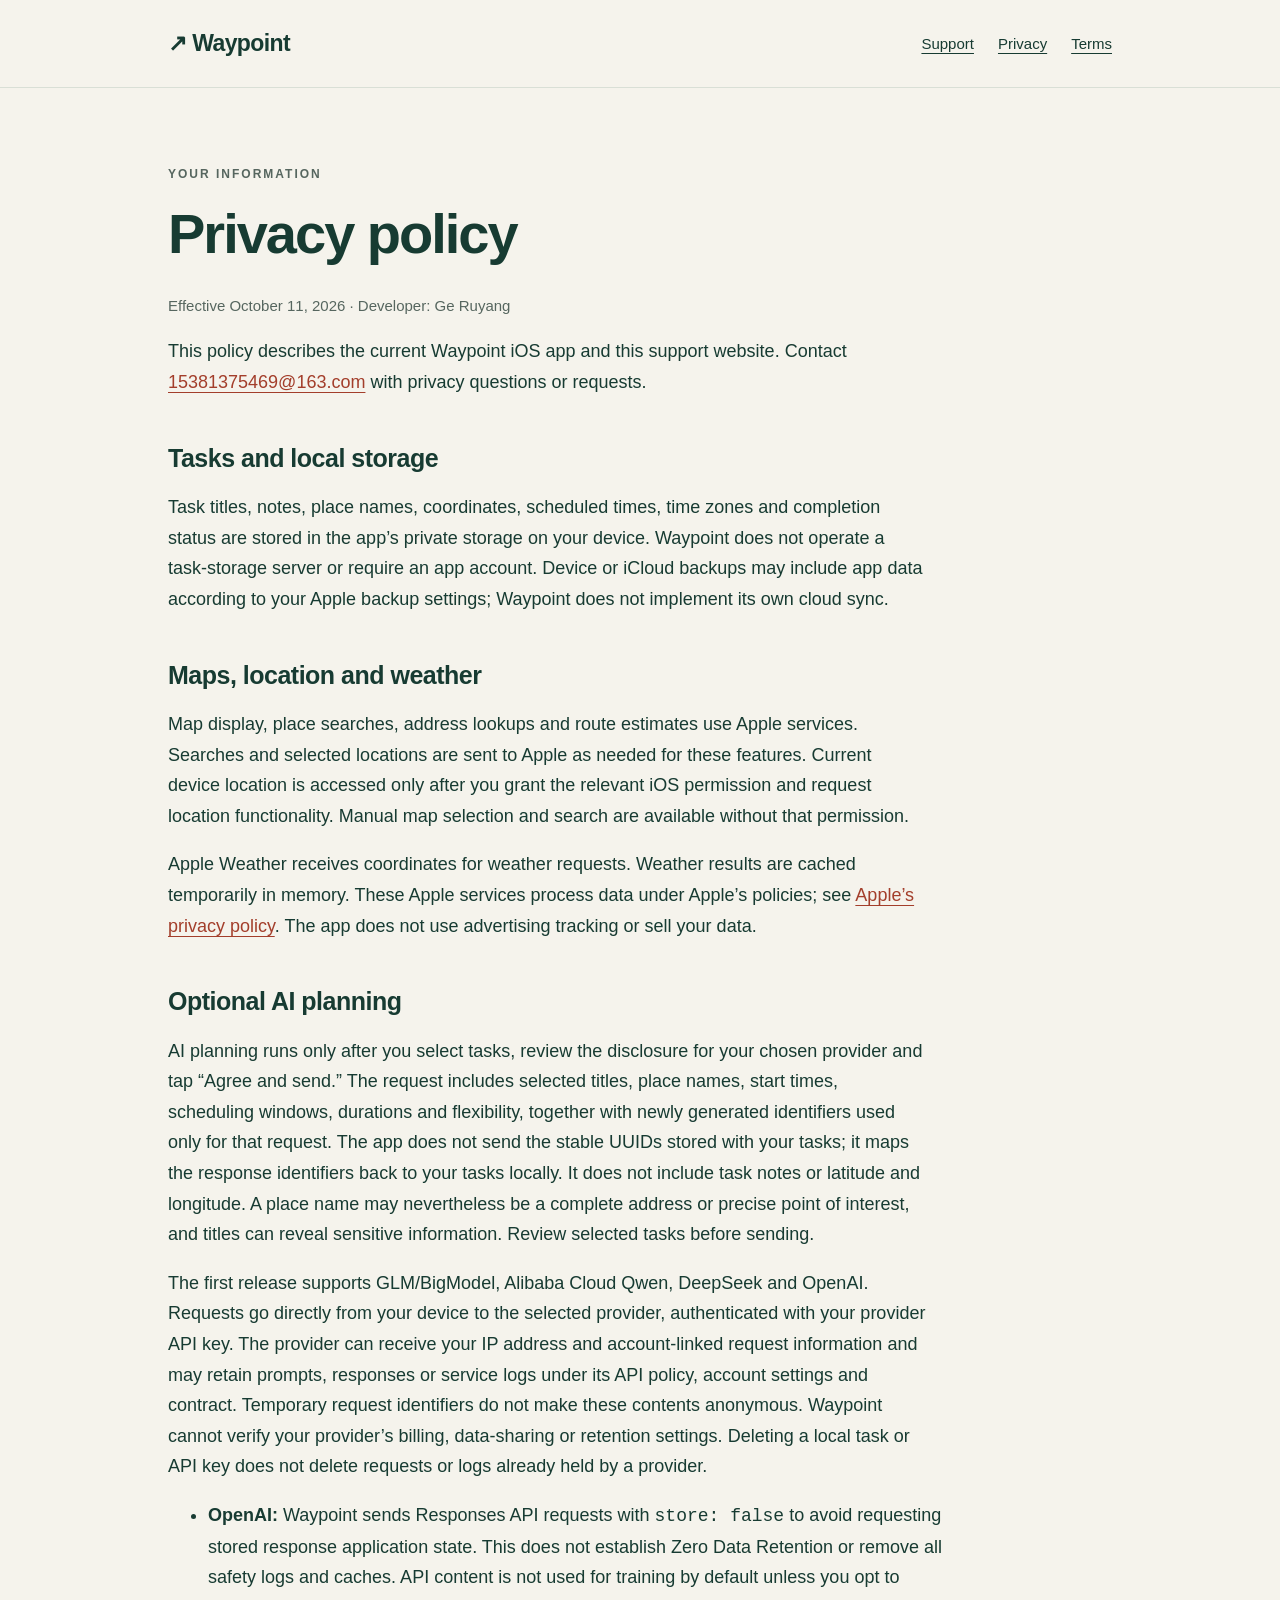
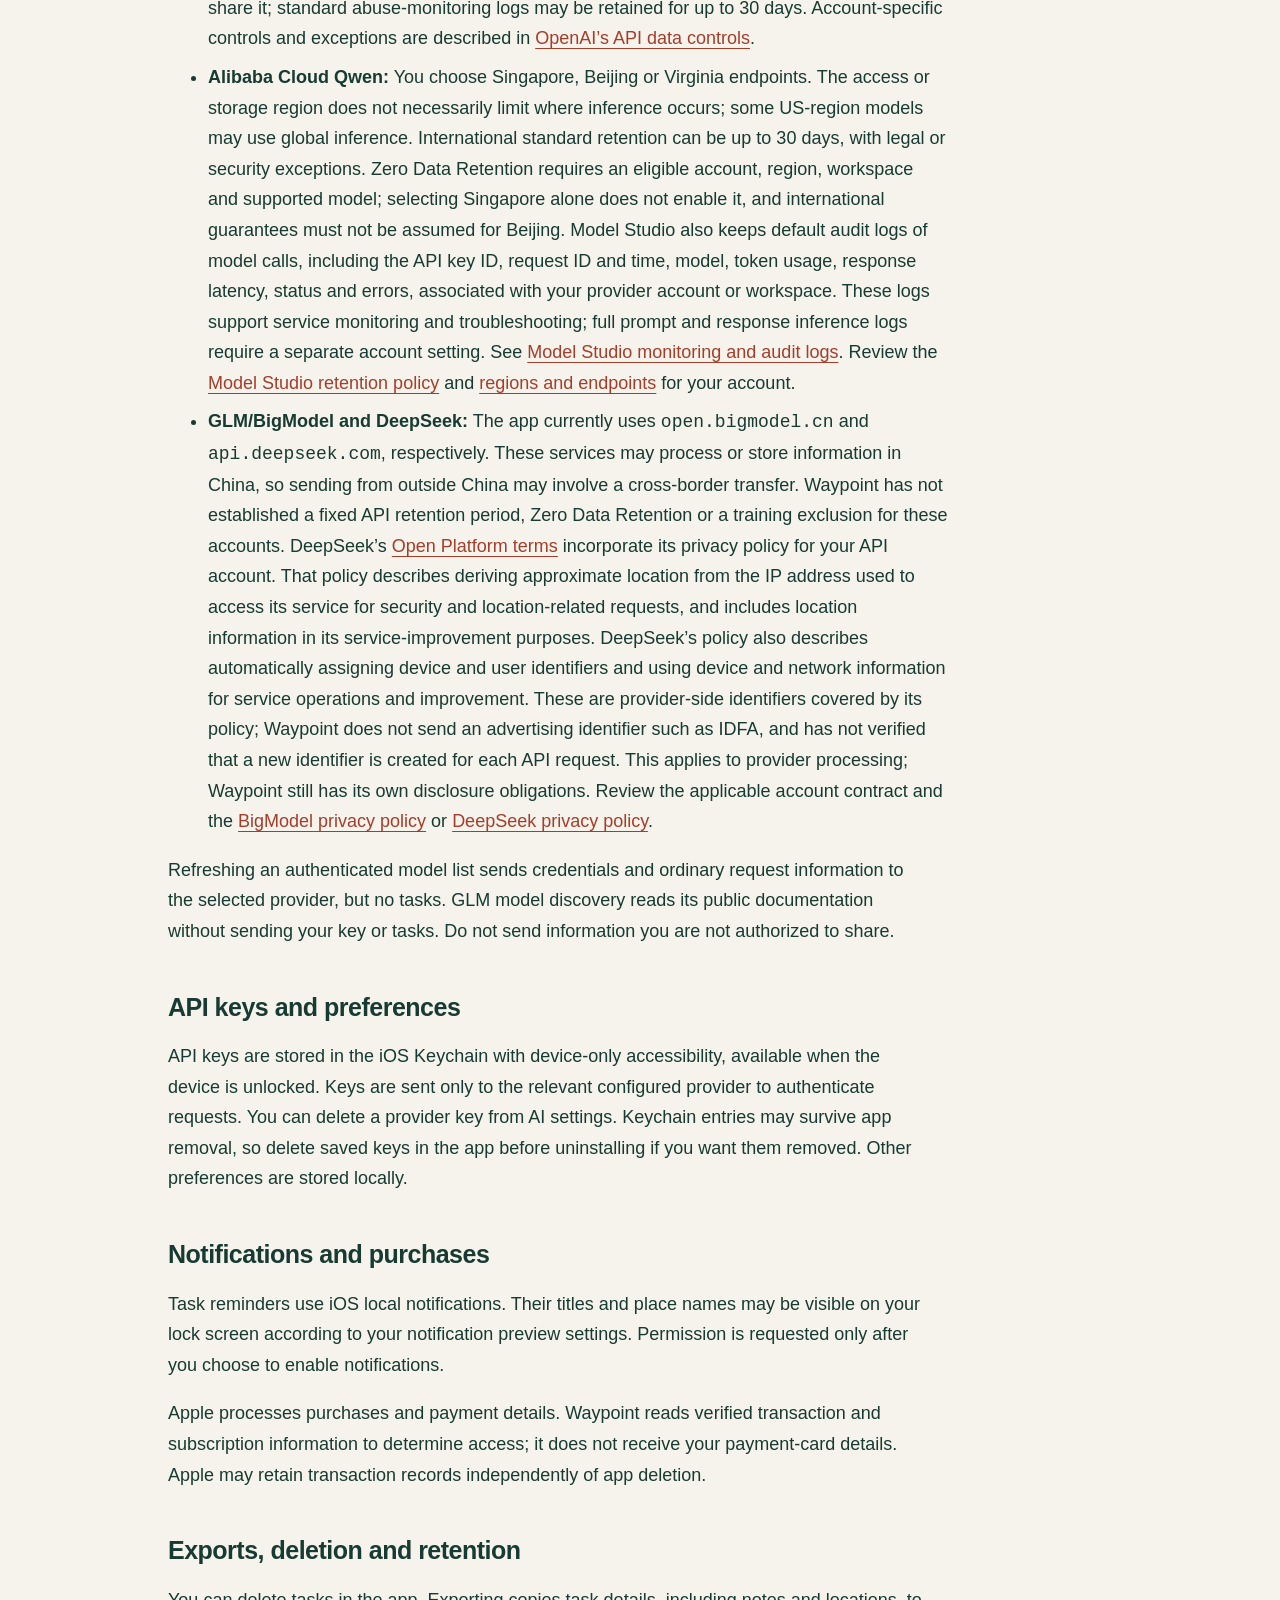
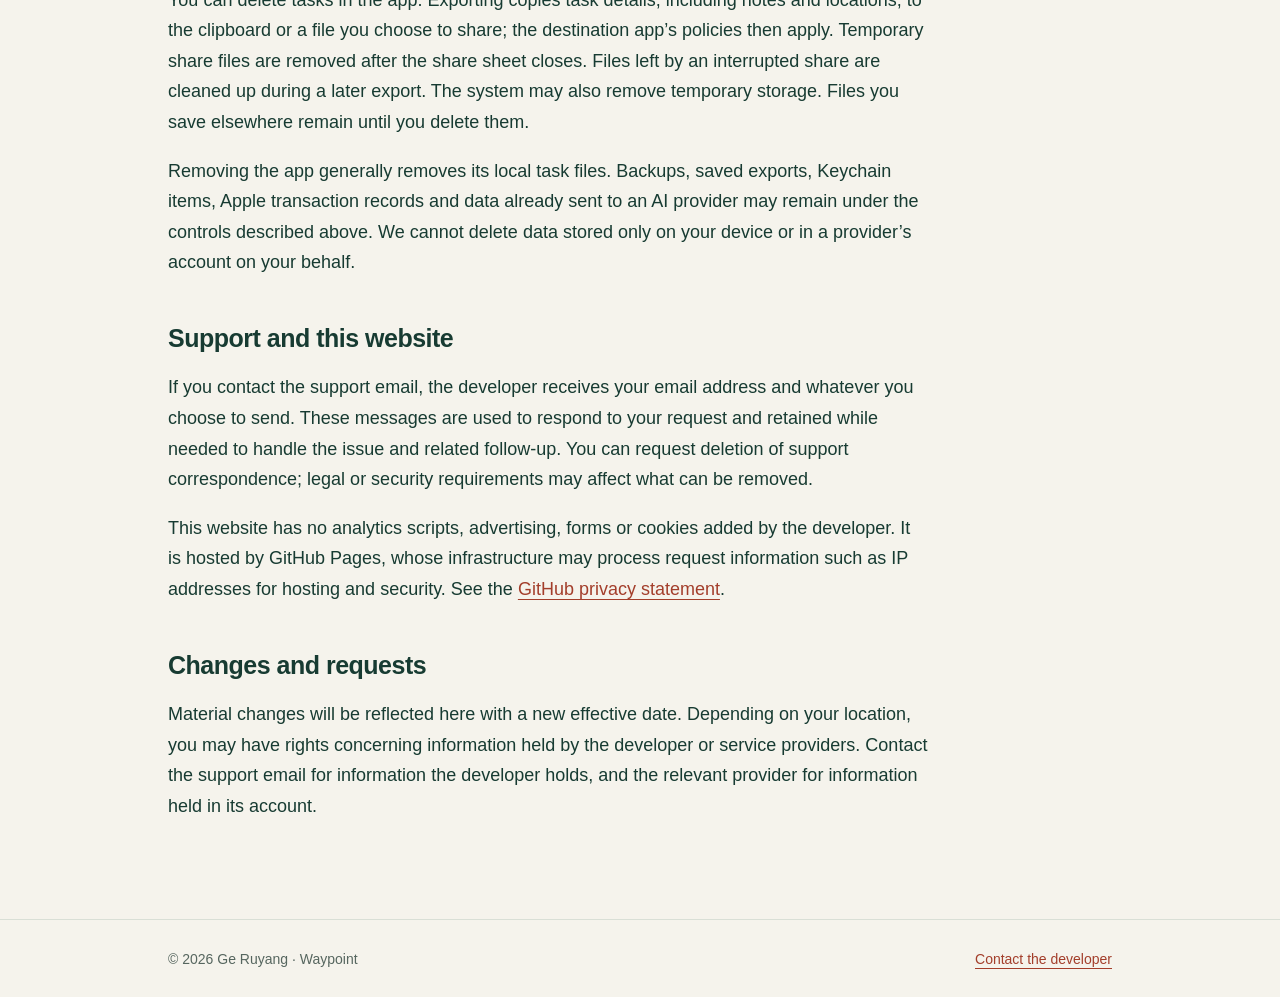
==== commit 90218a26: "Clarify provider API telemetry and network privacy" ====
--- a/privacy/index.html
+++ b/privacy/index.html
@@ -1,2 +1,2 @@
 <!doctype html>
-<html lang="en"><head><meta charset="utf-8"><meta name="viewport" content="width=device-width,initial-scale=1"><meta name="description" content="How Waypoint handles local tasks, location services, optional AI requests, subscriptions and support messages."><meta name="color-scheme" content="light dark"><title>Privacy policy · Waypoint</title><link rel="stylesheet" href="../style.css"></head><body><a class="skip" href="#main">Skip to content</a><header><div class="wrap"><nav aria-label="Main navigation"><a class="brand" href="../">↗ Waypoint</a><div class="navlinks"><a href="../#support">Support</a><a href="../privacy/">Privacy</a><a href="../terms/">Terms</a></div></nav></div></header><main id="main"><div class="wrap"><article class="legal"><p class="eyebrow">Your information</p><h1>Privacy policy</h1><p class="note">Effective October 11, 2026 · Developer: Ge Ruyang</p><p>This policy describes the current Waypoint iOS app and this support website. Contact <a href="mailto:15381375469@163.com">15381375469@163.com</a> with privacy questions or requests.</p><h2>Tasks and local storage</h2><p>Task titles, notes, place names, coordinates, scheduled times, time zones and completion status are stored in the app’s private storage on your device. Waypoint does not operate a task-storage server or require an app account. Device or iCloud backups may include app data according to your Apple backup settings; Waypoint does not implement its own cloud sync.</p><h2>Maps, location and weather</h2><p>Map display, place searches, address lookups and route estimates use Apple services. Searches and selected locations are sent to Apple as needed for these features. Current device location is accessed only after you grant the relevant iOS permission and request location functionality. Manual map selection and search are available without that permission.</p><p>Apple Weather receives coordinates for weather requests. Weather results are cached temporarily in memory. These Apple services process data under Apple’s policies; see <a href="https://www.apple.com/legal/privacy/">Apple’s privacy policy</a>. The app does not use advertising tracking or sell your data.</p><h2>Optional AI planning</h2><p>AI planning runs only after you select tasks, review the disclosure for your chosen provider and tap “Agree and send.” The request includes selected titles, place names, start times, scheduling windows, durations and flexibility, together with newly generated identifiers used only for that request. The app does not send the stable UUIDs stored with your tasks; it maps the response identifiers back to your tasks locally. It does not include task notes or latitude and longitude. A place name may nevertheless be a complete address or precise point of interest, and titles can reveal sensitive information. Review selected tasks before sending.</p><p>The first release supports GLM/BigModel, Alibaba Cloud Qwen, DeepSeek and OpenAI. Requests go directly from your device to the selected provider, authenticated with your provider API key. The provider can receive your IP address and account-linked request information and may retain prompts, responses or service logs under its API policy, account settings and contract. Temporary request identifiers do not make these contents anonymous. Waypoint cannot verify your provider’s billing, data-sharing or retention settings. Deleting a local task or API key does not delete requests or logs already held by a provider.</p><ul><li><strong>OpenAI:</strong> Waypoint sends Responses API requests with <code>store: false</code> to avoid requesting stored response application state. This does not establish Zero Data Retention or remove all safety logs and caches. API content is not used for training by default unless you opt to share it; standard abuse-monitoring logs may be retained for up to 30 days. Account-specific controls and exceptions are described in <a href="https://developers.openai.com/api/docs/guides/your-data">OpenAI’s API data controls</a>.</li><li><strong>Alibaba Cloud Qwen:</strong> You choose Singapore, Beijing or Virginia endpoints. The access or storage region does not necessarily limit where inference occurs; some US-region models may use global inference. International standard retention can be up to 30 days, with legal or security exceptions. Zero Data Retention requires an eligible account, region, workspace and supported model; selecting Singapore alone does not enable it, and international guarantees must not be assumed for Beijing. Review the <a href="https://www.alibabacloud.com/help/en/model-studio/data-retention-policy">Model Studio retention policy</a> and <a href="https://help.aliyun.com/en/model-studio/regions/">regions and endpoints</a> for your account.</li><li><strong>GLM/BigModel and DeepSeek:</strong> The app currently uses <code>open.bigmodel.cn</code> and <code>api.deepseek.com</code>, respectively. These services may process or store information in China, so sending from outside China may involve a cross-border transfer. Waypoint has not established a fixed API retention period, Zero Data Retention or a training exclusion for these accounts. Review the applicable account contract and the <a href="https://docs.bigmodel.cn/cn/terms/privacy-policy">BigModel privacy policy</a> or <a href="https://cdn.deepseek.com/policies/en-US/deepseek-privacy-policy.html">DeepSeek privacy policy</a>.</li></ul><p>Refreshing an authenticated model list sends credentials and ordinary request information to the selected provider, but no tasks. GLM model discovery reads its public documentation without sending your key or tasks. Do not send information you are not authorized to share.</p><h2>API keys and preferences</h2><p>API keys are stored in the iOS Keychain with device-only accessibility, available when the device is unlocked. Keys are sent only to the relevant configured provider to authenticate requests. You can delete a provider key from AI settings. Keychain entries may survive app removal, so delete saved keys in the app before uninstalling if you want them removed. Other preferences are stored locally.</p><h2>Notifications and purchases</h2><p>Task reminders use iOS local notifications. Their titles and place names may be visible on your lock screen according to your notification preview settings. Permission is requested only after you choose to enable notifications.</p><p>Apple processes purchases and payment details. Waypoint reads verified transaction and subscription information to determine access; it does not receive your payment-card details. Apple may retain transaction records independently of app deletion.</p><h2>Exports, deletion and retention</h2><p>You can delete tasks in the app. Exporting copies task details, including notes and locations, to the clipboard or a file you choose to share; the destination app’s policies then apply. Temporary share files are removed after the share sheet closes. Files left by an interrupted share are cleaned up during a later export. The system may also remove temporary storage. Files you save elsewhere remain until you delete them.</p><p>Removing the app generally removes its local task files. Backups, saved exports, Keychain items, Apple transaction records and data already sent to an AI provider may remain under the controls described above. We cannot delete data stored only on your device or in a provider’s account on your behalf.</p><h2>Support and this website</h2><p>If you contact the support email, the developer receives your email address and whatever you choose to send. These messages are used to respond to your request and retained while needed to handle the issue and related follow-up. You can request deletion of support correspondence; legal or security requirements may affect what can be removed.</p><p>This website has no analytics scripts, advertising, forms or cookies added by the developer. It is hosted by GitHub Pages, whose infrastructure may process request information such as IP addresses for hosting and security. See the <a href="https://docs.github.com/en/site-policy/privacy-policies/github-general-privacy-statement">GitHub privacy statement</a>.</p><h2>Changes and requests</h2><p>Material changes will be reflected here with a new effective date. Depending on your location, you may have rights concerning information held by the developer or service providers. Contact the support email for information the developer holds, and the relevant provider for information held in its account.</p></article></div></main><footer><div class="wrap"><span>© 2026 Ge Ruyang · Waypoint</span><span><a href="mailto:15381375469@163.com">Contact the developer</a></span></div></footer></body></html>+<html lang="en"><head><meta charset="utf-8"><meta name="viewport" content="width=device-width,initial-scale=1"><meta name="description" content="How Waypoint handles local tasks, location services, optional AI requests, subscriptions and support messages."><meta name="color-scheme" content="light dark"><title>Privacy policy · Waypoint</title><link rel="stylesheet" href="../style.css"></head><body><a class="skip" href="#main">Skip to content</a><header><div class="wrap"><nav aria-label="Main navigation"><a class="brand" href="../">↗ Waypoint</a><div class="navlinks"><a href="../#support">Support</a><a href="../privacy/">Privacy</a><a href="../terms/">Terms</a></div></nav></div></header><main id="main"><div class="wrap"><article class="legal"><p class="eyebrow">Your information</p><h1>Privacy policy</h1><p class="note">Effective October 11, 2026 · Developer: Ge Ruyang</p><p>This policy describes the current Waypoint iOS app and this support website. Contact <a href="mailto:15381375469@163.com">15381375469@163.com</a> with privacy questions or requests.</p><h2>Tasks and local storage</h2><p>Task titles, notes, place names, coordinates, scheduled times, time zones and completion status are stored in the app’s private storage on your device. Waypoint does not operate a task-storage server or require an app account. Device or iCloud backups may include app data according to your Apple backup settings; Waypoint does not implement its own cloud sync.</p><h2>Maps, location and weather</h2><p>Map display, place searches, address lookups and route estimates use Apple services. Searches and selected locations are sent to Apple as needed for these features. Current device location is accessed only after you grant the relevant iOS permission and request location functionality. Manual map selection and search are available without that permission.</p><p>Apple Weather receives coordinates for weather requests. Weather results are cached temporarily in memory. These Apple services process data under Apple’s policies; see <a href="https://www.apple.com/legal/privacy/">Apple’s privacy policy</a>. The app does not use advertising tracking or sell your data.</p><h2>Optional AI planning</h2><p>AI planning runs only after you select tasks, review the disclosure for your chosen provider and tap “Agree and send.” The request includes selected titles, place names, start times, scheduling windows, durations and flexibility, together with newly generated identifiers used only for that request. The app does not send the stable UUIDs stored with your tasks; it maps the response identifiers back to your tasks locally. It does not include task notes or latitude and longitude. A place name may nevertheless be a complete address or precise point of interest, and titles can reveal sensitive information. Review selected tasks before sending.</p><p>The first release supports GLM/BigModel, Alibaba Cloud Qwen, DeepSeek and OpenAI. Requests go directly from your device to the selected provider, authenticated with your provider API key. The provider can receive your IP address and account-linked request information and may retain prompts, responses or service logs under its API policy, account settings and contract. Temporary request identifiers do not make these contents anonymous. Waypoint cannot verify your provider’s billing, data-sharing or retention settings. Deleting a local task or API key does not delete requests or logs already held by a provider.</p><ul><li><strong>OpenAI:</strong> Waypoint sends Responses API requests with <code>store: false</code> to avoid requesting stored response application state. This does not establish Zero Data Retention or remove all safety logs and caches. API content is not used for training by default unless you opt to share it; standard abuse-monitoring logs may be retained for up to 30 days. Account-specific controls and exceptions are described in <a href="https://developers.openai.com/api/docs/guides/your-data">OpenAI’s API data controls</a>.</li><li><strong>Alibaba Cloud Qwen:</strong> You choose Singapore, Beijing or Virginia endpoints. The access or storage region does not necessarily limit where inference occurs; some US-region models may use global inference. International standard retention can be up to 30 days, with legal or security exceptions. Zero Data Retention requires an eligible account, region, workspace and supported model; selecting Singapore alone does not enable it, and international guarantees must not be assumed for Beijing. Model Studio also keeps default audit logs of model calls, including the API key ID, request ID and time, model, token usage, response latency, status and errors, associated with your provider account or workspace. These logs support service monitoring and troubleshooting; full prompt and response inference logs require a separate account setting. See <a href="https://www.alibabacloud.com/help/en/model-studio/model-telemetry">Model Studio monitoring and audit logs</a>. Review the <a href="https://www.alibabacloud.com/help/en/model-studio/data-retention-policy">Model Studio retention policy</a> and <a href="https://help.aliyun.com/en/model-studio/regions/">regions and endpoints</a> for your account.</li><li><strong>GLM/BigModel and DeepSeek:</strong> The app currently uses <code>open.bigmodel.cn</code> and <code>api.deepseek.com</code>, respectively. These services may process or store information in China, so sending from outside China may involve a cross-border transfer. Waypoint has not established a fixed API retention period, Zero Data Retention or a training exclusion for these accounts. DeepSeek’s <a href="https://cdn.deepseek.com/policies/en-US/deepseek-open-platform-terms-of-service.html">Open Platform terms</a> incorporate its privacy policy for your API account. That policy describes deriving approximate location from the IP address used to access its service for security and location-related requests, and includes location information in its service-improvement purposes. DeepSeek’s policy also describes automatically assigning device and user identifiers and using device and network information for service operations and improvement. These are provider-side identifiers covered by its policy; Waypoint does not send an advertising identifier such as IDFA, and has not verified that a new identifier is created for each API request. This applies to provider processing; Waypoint still has its own disclosure obligations. Review the applicable account contract and the <a href="https://docs.bigmodel.cn/cn/terms/privacy-policy">BigModel privacy policy</a> or <a href="https://cdn.deepseek.com/policies/en-US/deepseek-privacy-policy.html">DeepSeek privacy policy</a>.</li></ul><p>Refreshing an authenticated model list sends credentials and ordinary request information to the selected provider, but no tasks. GLM model discovery reads its public documentation without sending your key or tasks. Do not send information you are not authorized to share.</p><h2>API keys and preferences</h2><p>API keys are stored in the iOS Keychain with device-only accessibility, available when the device is unlocked. Keys are sent only to the relevant configured provider to authenticate requests. You can delete a provider key from AI settings. Keychain entries may survive app removal, so delete saved keys in the app before uninstalling if you want them removed. Other preferences are stored locally.</p><h2>Notifications and purchases</h2><p>Task reminders use iOS local notifications. Their titles and place names may be visible on your lock screen according to your notification preview settings. Permission is requested only after you choose to enable notifications.</p><p>Apple processes purchases and payment details. Waypoint reads verified transaction and subscription information to determine access; it does not receive your payment-card details. Apple may retain transaction records independently of app deletion.</p><h2>Exports, deletion and retention</h2><p>You can delete tasks in the app. Exporting copies task details, including notes and locations, to the clipboard or a file you choose to share; the destination app’s policies then apply. Temporary share files are removed after the share sheet closes. Files left by an interrupted share are cleaned up during a later export. The system may also remove temporary storage. Files you save elsewhere remain until you delete them.</p><p>Removing the app generally removes its local task files. Backups, saved exports, Keychain items, Apple transaction records and data already sent to an AI provider may remain under the controls described above. We cannot delete data stored only on your device or in a provider’s account on your behalf.</p><h2>Support and this website</h2><p>If you contact the support email, the developer receives your email address and whatever you choose to send. These messages are used to respond to your request and retained while needed to handle the issue and related follow-up. You can request deletion of support correspondence; legal or security requirements may affect what can be removed.</p><p>This website has no analytics scripts, advertising, forms or cookies added by the developer. It is hosted by GitHub Pages, whose infrastructure may process request information such as IP addresses for hosting and security. See the <a href="https://docs.github.com/en/site-policy/privacy-policies/github-general-privacy-statement">GitHub privacy statement</a>.</p><h2>Changes and requests</h2><p>Material changes will be reflected here with a new effective date. Depending on your location, you may have rights concerning information held by the developer or service providers. Contact the support email for information the developer holds, and the relevant provider for information held in its account.</p></article></div></main><footer><div class="wrap"><span>© 2026 Ge Ruyang · Waypoint</span><span><a href="mailto:15381375469@163.com">Contact the developer</a></span></div></footer></body></html>
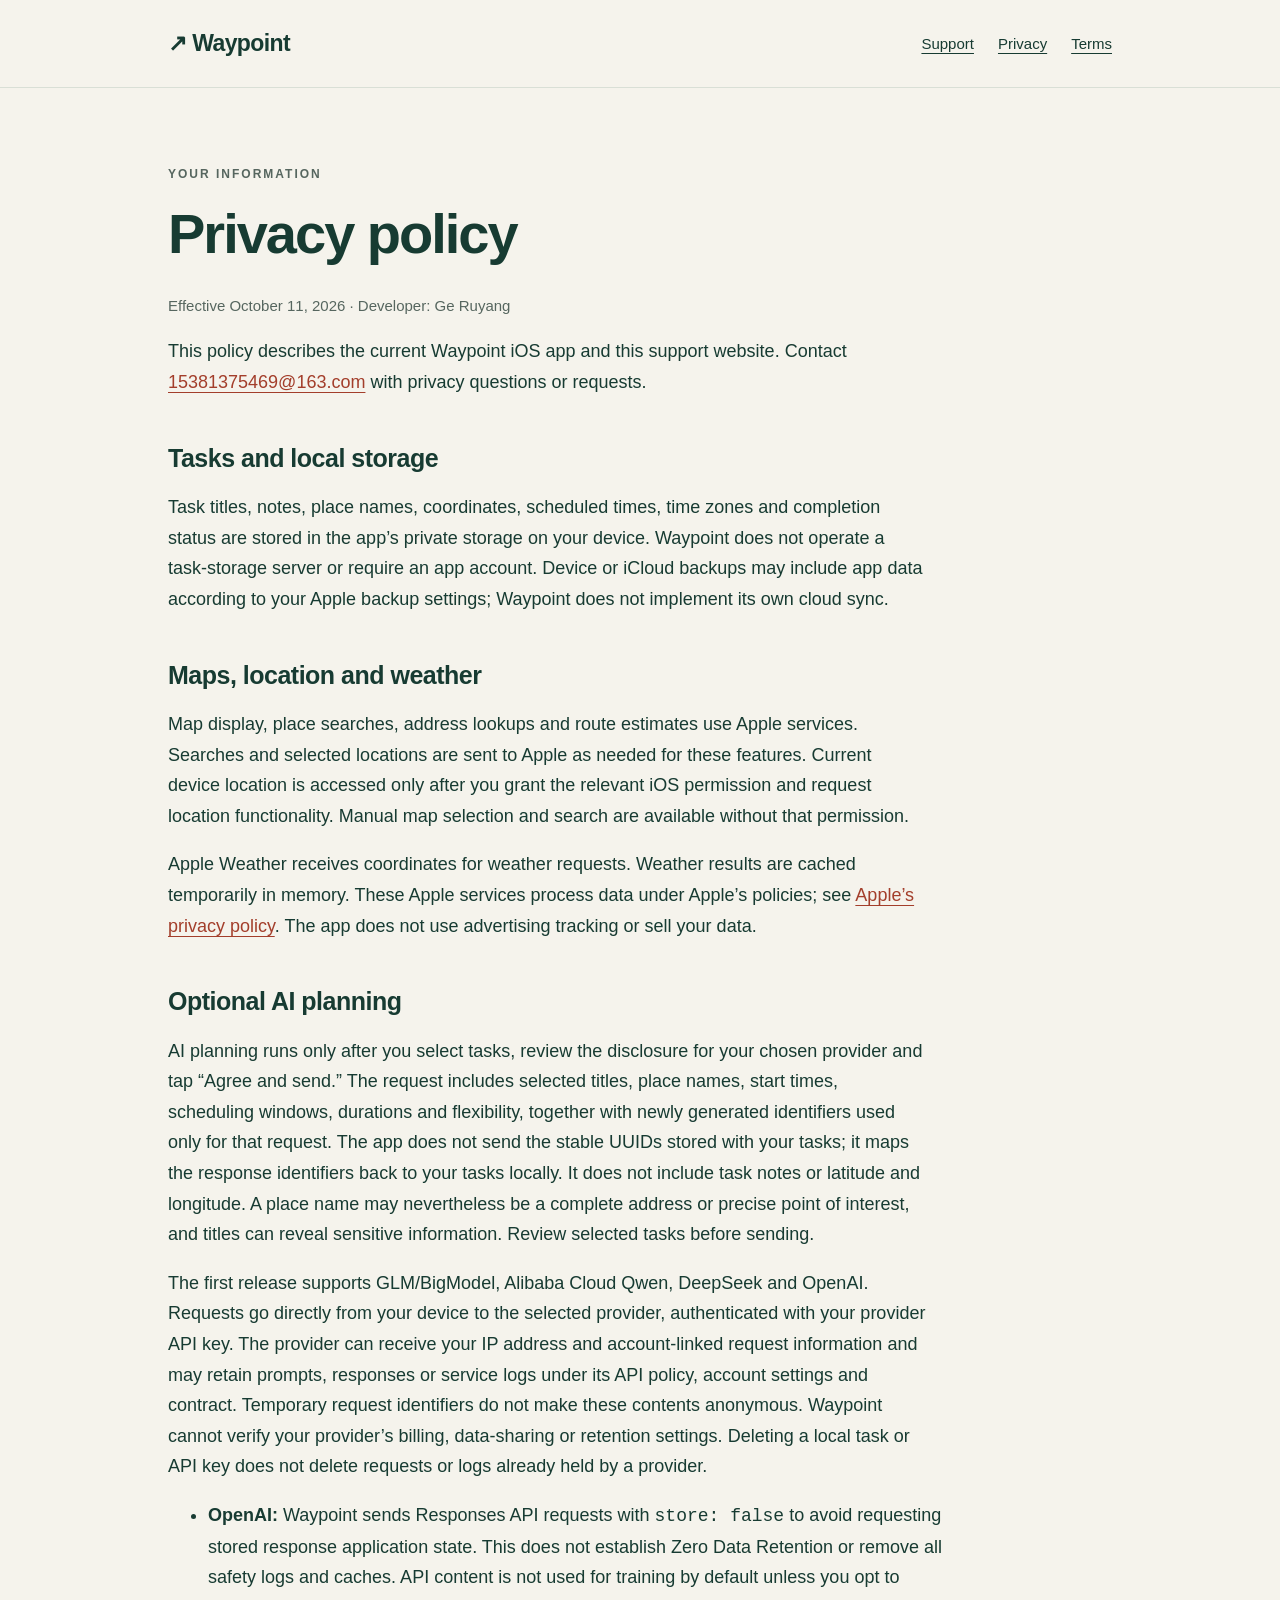
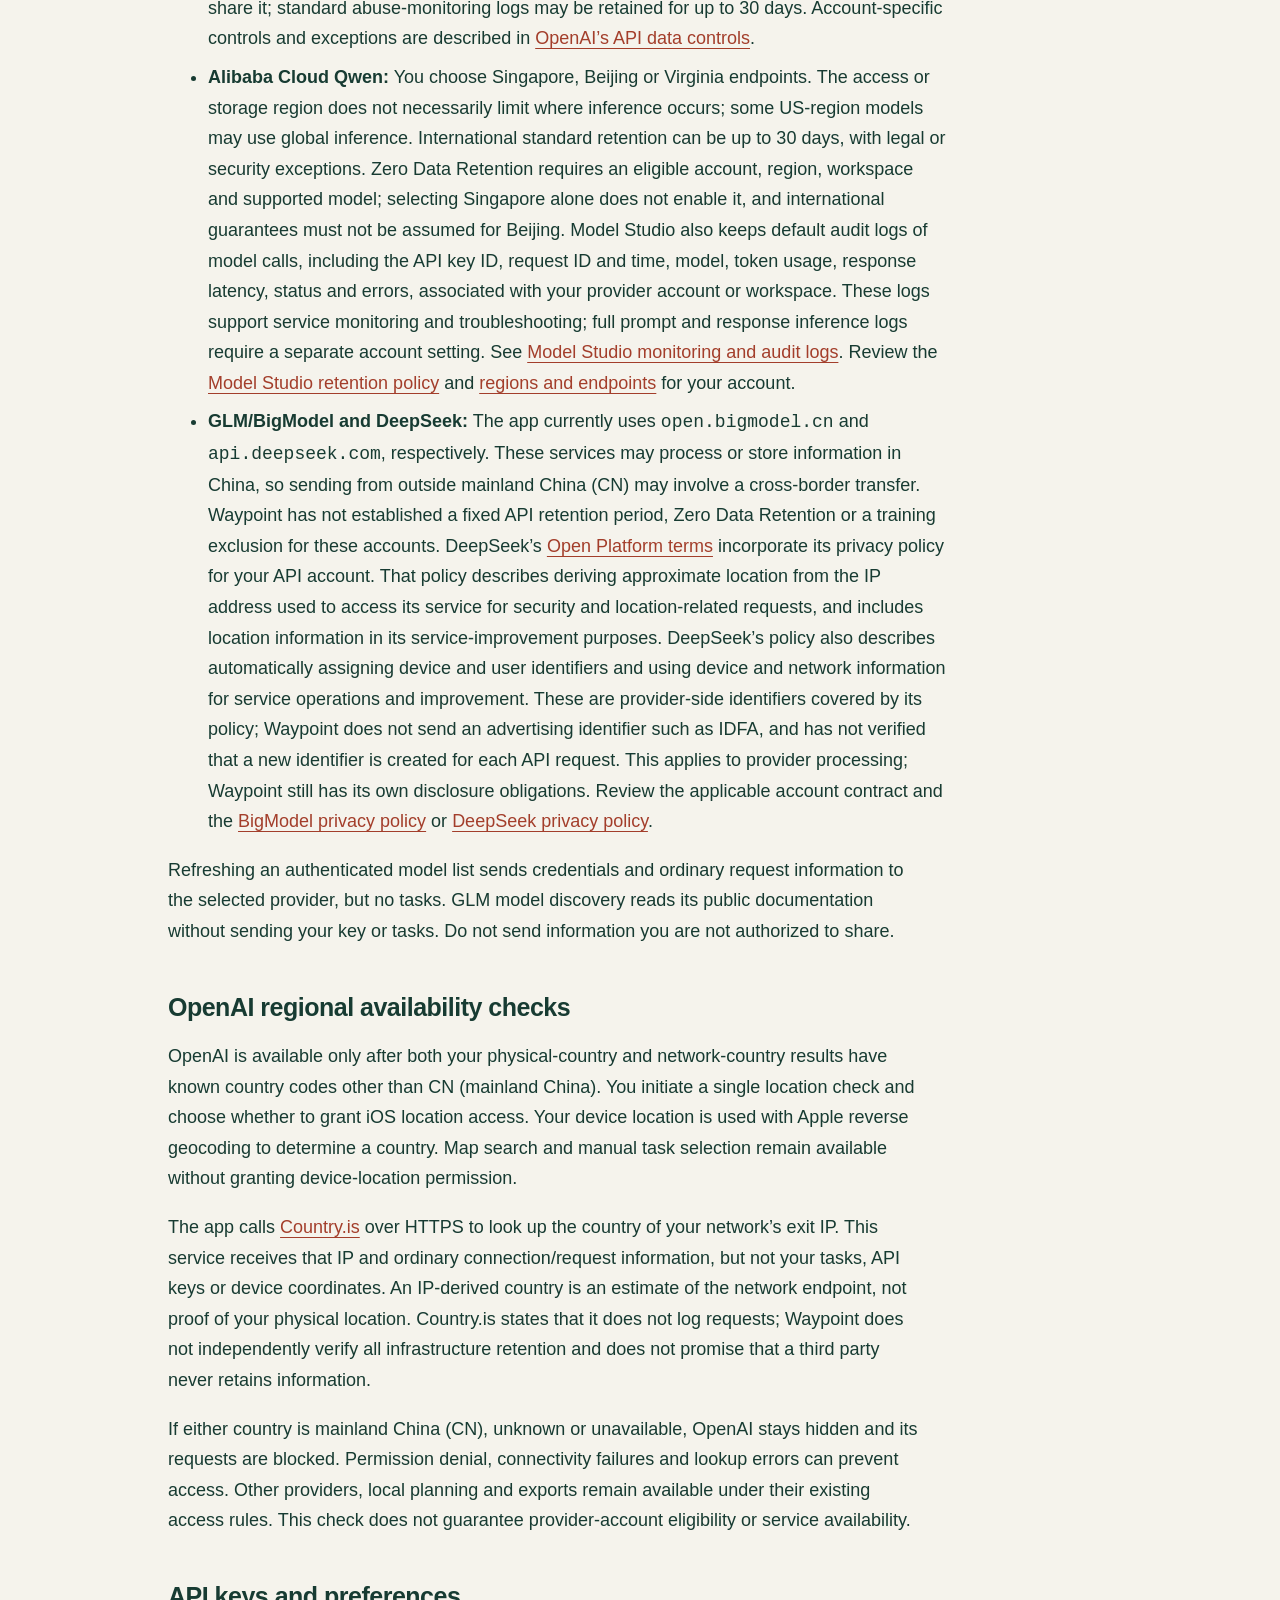
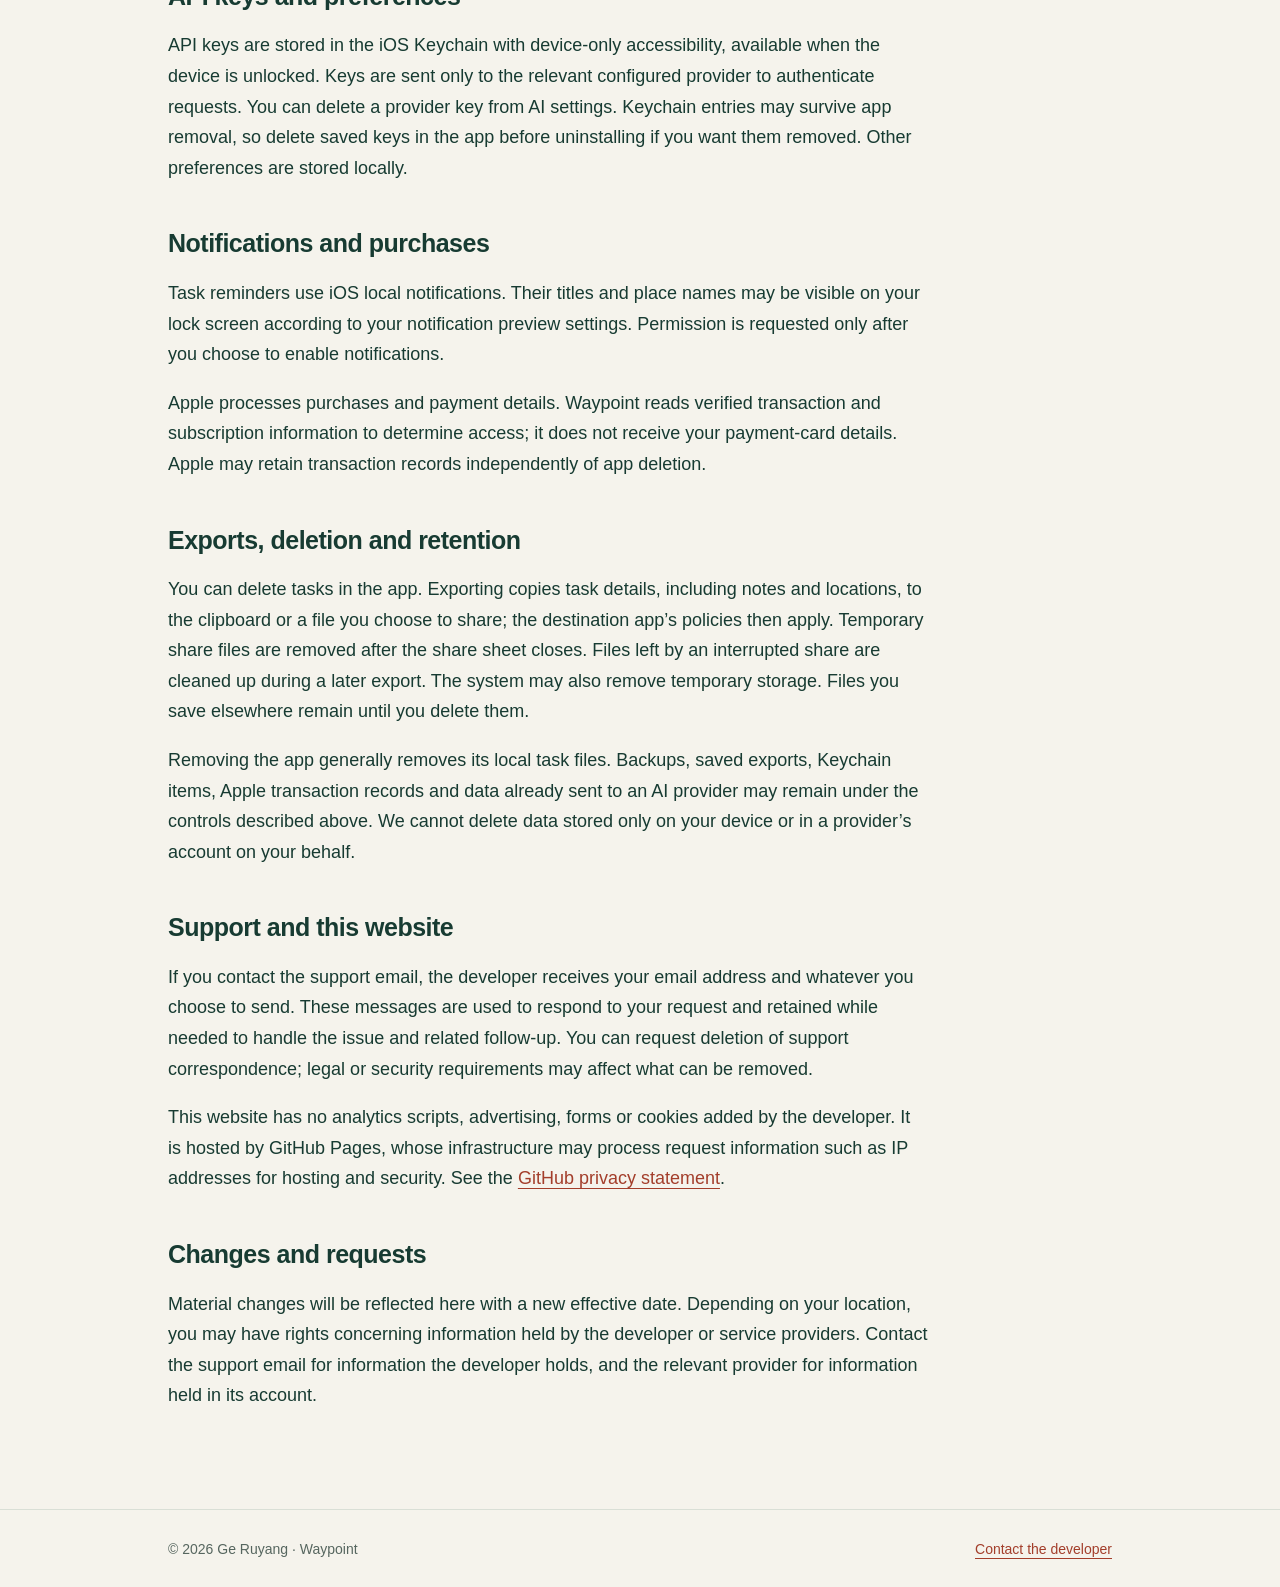
==== commit 740ddddd: "Document map confirmation and OpenAI regional eligibility checks" ====
--- a/privacy/index.html
+++ b/privacy/index.html
@@ -1,2 +1,2 @@
 <!doctype html>
-<html lang="en"><head><meta charset="utf-8"><meta name="viewport" content="width=device-width,initial-scale=1"><meta name="description" content="How Waypoint handles local tasks, location services, optional AI requests, subscriptions and support messages."><meta name="color-scheme" content="light dark"><title>Privacy policy · Waypoint</title><link rel="stylesheet" href="../style.css"></head><body><a class="skip" href="#main">Skip to content</a><header><div class="wrap"><nav aria-label="Main navigation"><a class="brand" href="../">↗ Waypoint</a><div class="navlinks"><a href="../#support">Support</a><a href="../privacy/">Privacy</a><a href="../terms/">Terms</a></div></nav></div></header><main id="main"><div class="wrap"><article class="legal"><p class="eyebrow">Your information</p><h1>Privacy policy</h1><p class="note">Effective October 11, 2026 · Developer: Ge Ruyang</p><p>This policy describes the current Waypoint iOS app and this support website. Contact <a href="mailto:15381375469@163.com">15381375469@163.com</a> with privacy questions or requests.</p><h2>Tasks and local storage</h2><p>Task titles, notes, place names, coordinates, scheduled times, time zones and completion status are stored in the app’s private storage on your device. Waypoint does not operate a task-storage server or require an app account. Device or iCloud backups may include app data according to your Apple backup settings; Waypoint does not implement its own cloud sync.</p><h2>Maps, location and weather</h2><p>Map display, place searches, address lookups and route estimates use Apple services. Searches and selected locations are sent to Apple as needed for these features. Current device location is accessed only after you grant the relevant iOS permission and request location functionality. Manual map selection and search are available without that permission.</p><p>Apple Weather receives coordinates for weather requests. Weather results are cached temporarily in memory. These Apple services process data under Apple’s policies; see <a href="https://www.apple.com/legal/privacy/">Apple’s privacy policy</a>. The app does not use advertising tracking or sell your data.</p><h2>Optional AI planning</h2><p>AI planning runs only after you select tasks, review the disclosure for your chosen provider and tap “Agree and send.” The request includes selected titles, place names, start times, scheduling windows, durations and flexibility, together with newly generated identifiers used only for that request. The app does not send the stable UUIDs stored with your tasks; it maps the response identifiers back to your tasks locally. It does not include task notes or latitude and longitude. A place name may nevertheless be a complete address or precise point of interest, and titles can reveal sensitive information. Review selected tasks before sending.</p><p>The first release supports GLM/BigModel, Alibaba Cloud Qwen, DeepSeek and OpenAI. Requests go directly from your device to the selected provider, authenticated with your provider API key. The provider can receive your IP address and account-linked request information and may retain prompts, responses or service logs under its API policy, account settings and contract. Temporary request identifiers do not make these contents anonymous. Waypoint cannot verify your provider’s billing, data-sharing or retention settings. Deleting a local task or API key does not delete requests or logs already held by a provider.</p><ul><li><strong>OpenAI:</strong> Waypoint sends Responses API requests with <code>store: false</code> to avoid requesting stored response application state. This does not establish Zero Data Retention or remove all safety logs and caches. API content is not used for training by default unless you opt to share it; standard abuse-monitoring logs may be retained for up to 30 days. Account-specific controls and exceptions are described in <a href="https://developers.openai.com/api/docs/guides/your-data">OpenAI’s API data controls</a>.</li><li><strong>Alibaba Cloud Qwen:</strong> You choose Singapore, Beijing or Virginia endpoints. The access or storage region does not necessarily limit where inference occurs; some US-region models may use global inference. International standard retention can be up to 30 days, with legal or security exceptions. Zero Data Retention requires an eligible account, region, workspace and supported model; selecting Singapore alone does not enable it, and international guarantees must not be assumed for Beijing. Model Studio also keeps default audit logs of model calls, including the API key ID, request ID and time, model, token usage, response latency, status and errors, associated with your provider account or workspace. These logs support service monitoring and troubleshooting; full prompt and response inference logs require a separate account setting. See <a href="https://www.alibabacloud.com/help/en/model-studio/model-telemetry">Model Studio monitoring and audit logs</a>. Review the <a href="https://www.alibabacloud.com/help/en/model-studio/data-retention-policy">Model Studio retention policy</a> and <a href="https://help.aliyun.com/en/model-studio/regions/">regions and endpoints</a> for your account.</li><li><strong>GLM/BigModel and DeepSeek:</strong> The app currently uses <code>open.bigmodel.cn</code> and <code>api.deepseek.com</code>, respectively. These services may process or store information in China, so sending from outside China may involve a cross-border transfer. Waypoint has not established a fixed API retention period, Zero Data Retention or a training exclusion for these accounts. DeepSeek’s <a href="https://cdn.deepseek.com/policies/en-US/deepseek-open-platform-terms-of-service.html">Open Platform terms</a> incorporate its privacy policy for your API account. That policy describes deriving approximate location from the IP address used to access its service for security and location-related requests, and includes location information in its service-improvement purposes. DeepSeek’s policy also describes automatically assigning device and user identifiers and using device and network information for service operations and improvement. These are provider-side identifiers covered by its policy; Waypoint does not send an advertising identifier such as IDFA, and has not verified that a new identifier is created for each API request. This applies to provider processing; Waypoint still has its own disclosure obligations. Review the applicable account contract and the <a href="https://docs.bigmodel.cn/cn/terms/privacy-policy">BigModel privacy policy</a> or <a href="https://cdn.deepseek.com/policies/en-US/deepseek-privacy-policy.html">DeepSeek privacy policy</a>.</li></ul><p>Refreshing an authenticated model list sends credentials and ordinary request information to the selected provider, but no tasks. GLM model discovery reads its public documentation without sending your key or tasks. Do not send information you are not authorized to share.</p><h2>API keys and preferences</h2><p>API keys are stored in the iOS Keychain with device-only accessibility, available when the device is unlocked. Keys are sent only to the relevant configured provider to authenticate requests. You can delete a provider key from AI settings. Keychain entries may survive app removal, so delete saved keys in the app before uninstalling if you want them removed. Other preferences are stored locally.</p><h2>Notifications and purchases</h2><p>Task reminders use iOS local notifications. Their titles and place names may be visible on your lock screen according to your notification preview settings. Permission is requested only after you choose to enable notifications.</p><p>Apple processes purchases and payment details. Waypoint reads verified transaction and subscription information to determine access; it does not receive your payment-card details. Apple may retain transaction records independently of app deletion.</p><h2>Exports, deletion and retention</h2><p>You can delete tasks in the app. Exporting copies task details, including notes and locations, to the clipboard or a file you choose to share; the destination app’s policies then apply. Temporary share files are removed after the share sheet closes. Files left by an interrupted share are cleaned up during a later export. The system may also remove temporary storage. Files you save elsewhere remain until you delete them.</p><p>Removing the app generally removes its local task files. Backups, saved exports, Keychain items, Apple transaction records and data already sent to an AI provider may remain under the controls described above. We cannot delete data stored only on your device or in a provider’s account on your behalf.</p><h2>Support and this website</h2><p>If you contact the support email, the developer receives your email address and whatever you choose to send. These messages are used to respond to your request and retained while needed to handle the issue and related follow-up. You can request deletion of support correspondence; legal or security requirements may affect what can be removed.</p><p>This website has no analytics scripts, advertising, forms or cookies added by the developer. It is hosted by GitHub Pages, whose infrastructure may process request information such as IP addresses for hosting and security. See the <a href="https://docs.github.com/en/site-policy/privacy-policies/github-general-privacy-statement">GitHub privacy statement</a>.</p><h2>Changes and requests</h2><p>Material changes will be reflected here with a new effective date. Depending on your location, you may have rights concerning information held by the developer or service providers. Contact the support email for information the developer holds, and the relevant provider for information held in its account.</p></article></div></main><footer><div class="wrap"><span>© 2026 Ge Ruyang · Waypoint</span><span><a href="mailto:15381375469@163.com">Contact the developer</a></span></div></footer></body></html>+<html lang="en"><head><meta charset="utf-8"><meta name="viewport" content="width=device-width,initial-scale=1"><meta name="description" content="How Waypoint handles local tasks, location services, optional AI requests, subscriptions and support messages."><meta name="color-scheme" content="light dark"><title>Privacy policy · Waypoint</title><link rel="stylesheet" href="../style.css"></head><body><a class="skip" href="#main">Skip to content</a><header><div class="wrap"><nav aria-label="Main navigation"><a class="brand" href="../">↗ Waypoint</a><div class="navlinks"><a href="../#support">Support</a><a href="../privacy/">Privacy</a><a href="../terms/">Terms</a></div></nav></div></header><main id="main"><div class="wrap"><article class="legal"><p class="eyebrow">Your information</p><h1>Privacy policy</h1><p class="note">Effective October 11, 2026 · Developer: Ge Ruyang</p><p>This policy describes the current Waypoint iOS app and this support website. Contact <a href="mailto:15381375469@163.com">15381375469@163.com</a> with privacy questions or requests.</p><h2>Tasks and local storage</h2><p>Task titles, notes, place names, coordinates, scheduled times, time zones and completion status are stored in the app’s private storage on your device. Waypoint does not operate a task-storage server or require an app account. Device or iCloud backups may include app data according to your Apple backup settings; Waypoint does not implement its own cloud sync.</p><h2>Maps, location and weather</h2><p>Map display, place searches, address lookups and route estimates use Apple services. Searches and selected locations are sent to Apple as needed for these features. Current device location is accessed only after you grant the relevant iOS permission and request location functionality. Manual map selection and search are available without that permission.</p><p>Apple Weather receives coordinates for weather requests. Weather results are cached temporarily in memory. These Apple services process data under Apple’s policies; see <a href="https://www.apple.com/legal/privacy/">Apple’s privacy policy</a>. The app does not use advertising tracking or sell your data.</p><h2>Optional AI planning</h2><p>AI planning runs only after you select tasks, review the disclosure for your chosen provider and tap “Agree and send.” The request includes selected titles, place names, start times, scheduling windows, durations and flexibility, together with newly generated identifiers used only for that request. The app does not send the stable UUIDs stored with your tasks; it maps the response identifiers back to your tasks locally. It does not include task notes or latitude and longitude. A place name may nevertheless be a complete address or precise point of interest, and titles can reveal sensitive information. Review selected tasks before sending.</p><p>The first release supports GLM/BigModel, Alibaba Cloud Qwen, DeepSeek and OpenAI. Requests go directly from your device to the selected provider, authenticated with your provider API key. The provider can receive your IP address and account-linked request information and may retain prompts, responses or service logs under its API policy, account settings and contract. Temporary request identifiers do not make these contents anonymous. Waypoint cannot verify your provider’s billing, data-sharing or retention settings. Deleting a local task or API key does not delete requests or logs already held by a provider.</p><ul><li><strong>OpenAI:</strong> Waypoint sends Responses API requests with <code>store: false</code> to avoid requesting stored response application state. This does not establish Zero Data Retention or remove all safety logs and caches. API content is not used for training by default unless you opt to share it; standard abuse-monitoring logs may be retained for up to 30 days. Account-specific controls and exceptions are described in <a href="https://developers.openai.com/api/docs/guides/your-data">OpenAI’s API data controls</a>.</li><li><strong>Alibaba Cloud Qwen:</strong> You choose Singapore, Beijing or Virginia endpoints. The access or storage region does not necessarily limit where inference occurs; some US-region models may use global inference. International standard retention can be up to 30 days, with legal or security exceptions. Zero Data Retention requires an eligible account, region, workspace and supported model; selecting Singapore alone does not enable it, and international guarantees must not be assumed for Beijing. Model Studio also keeps default audit logs of model calls, including the API key ID, request ID and time, model, token usage, response latency, status and errors, associated with your provider account or workspace. These logs support service monitoring and troubleshooting; full prompt and response inference logs require a separate account setting. See <a href="https://www.alibabacloud.com/help/en/model-studio/model-telemetry">Model Studio monitoring and audit logs</a>. Review the <a href="https://www.alibabacloud.com/help/en/model-studio/data-retention-policy">Model Studio retention policy</a> and <a href="https://help.aliyun.com/en/model-studio/regions/">regions and endpoints</a> for your account.</li><li><strong>GLM/BigModel and DeepSeek:</strong> The app currently uses <code>open.bigmodel.cn</code> and <code>api.deepseek.com</code>, respectively. These services may process or store information in China, so sending from outside mainland China (CN) may involve a cross-border transfer. Waypoint has not established a fixed API retention period, Zero Data Retention or a training exclusion for these accounts. DeepSeek’s <a href="https://cdn.deepseek.com/policies/en-US/deepseek-open-platform-terms-of-service.html">Open Platform terms</a> incorporate its privacy policy for your API account. That policy describes deriving approximate location from the IP address used to access its service for security and location-related requests, and includes location information in its service-improvement purposes. DeepSeek’s policy also describes automatically assigning device and user identifiers and using device and network information for service operations and improvement. These are provider-side identifiers covered by its policy; Waypoint does not send an advertising identifier such as IDFA, and has not verified that a new identifier is created for each API request. This applies to provider processing; Waypoint still has its own disclosure obligations. Review the applicable account contract and the <a href="https://docs.bigmodel.cn/cn/terms/privacy-policy">BigModel privacy policy</a> or <a href="https://cdn.deepseek.com/policies/en-US/deepseek-privacy-policy.html">DeepSeek privacy policy</a>.</li></ul><p>Refreshing an authenticated model list sends credentials and ordinary request information to the selected provider, but no tasks. GLM model discovery reads its public documentation without sending your key or tasks. Do not send information you are not authorized to share.</p><h2>OpenAI regional availability checks</h2><p>OpenAI is available only after both your physical-country and network-country results have known country codes other than CN (mainland China). You initiate a single location check and choose whether to grant iOS location access. Your device location is used with Apple reverse geocoding to determine a country. Map search and manual task selection remain available without granting device-location permission.</p><p>The app calls <a href="https://country.is/">Country.is</a> over HTTPS to look up the country of your network’s exit IP. This service receives that IP and ordinary connection/request information, but not your tasks, API keys or device coordinates. An IP-derived country is an estimate of the network endpoint, not proof of your physical location. Country.is states that it does not log requests; Waypoint does not independently verify all infrastructure retention and does not promise that a third party never retains information.</p><p>If either country is mainland China (CN), unknown or unavailable, OpenAI stays hidden and its requests are blocked. Permission denial, connectivity failures and lookup errors can prevent access. Other providers, local planning and exports remain available under their existing access rules. This check does not guarantee provider-account eligibility or service availability.</p><h2>API keys and preferences</h2><p>API keys are stored in the iOS Keychain with device-only accessibility, available when the device is unlocked. Keys are sent only to the relevant configured provider to authenticate requests. You can delete a provider key from AI settings. Keychain entries may survive app removal, so delete saved keys in the app before uninstalling if you want them removed. Other preferences are stored locally.</p><h2>Notifications and purchases</h2><p>Task reminders use iOS local notifications. Their titles and place names may be visible on your lock screen according to your notification preview settings. Permission is requested only after you choose to enable notifications.</p><p>Apple processes purchases and payment details. Waypoint reads verified transaction and subscription information to determine access; it does not receive your payment-card details. Apple may retain transaction records independently of app deletion.</p><h2>Exports, deletion and retention</h2><p>You can delete tasks in the app. Exporting copies task details, including notes and locations, to the clipboard or a file you choose to share; the destination app’s policies then apply. Temporary share files are removed after the share sheet closes. Files left by an interrupted share are cleaned up during a later export. The system may also remove temporary storage. Files you save elsewhere remain until you delete them.</p><p>Removing the app generally removes its local task files. Backups, saved exports, Keychain items, Apple transaction records and data already sent to an AI provider may remain under the controls described above. We cannot delete data stored only on your device or in a provider’s account on your behalf.</p><h2>Support and this website</h2><p>If you contact the support email, the developer receives your email address and whatever you choose to send. These messages are used to respond to your request and retained while needed to handle the issue and related follow-up. You can request deletion of support correspondence; legal or security requirements may affect what can be removed.</p><p>This website has no analytics scripts, advertising, forms or cookies added by the developer. It is hosted by GitHub Pages, whose infrastructure may process request information such as IP addresses for hosting and security. See the <a href="https://docs.github.com/en/site-policy/privacy-policies/github-general-privacy-statement">GitHub privacy statement</a>.</p><h2>Changes and requests</h2><p>Material changes will be reflected here with a new effective date. Depending on your location, you may have rights concerning information held by the developer or service providers. Contact the support email for information the developer holds, and the relevant provider for information held in its account.</p></article></div></main><footer><div class="wrap"><span>© 2026 Ge Ruyang · Waypoint</span><span><a href="mailto:15381375469@163.com">Contact the developer</a></span></div></footer></body></html>
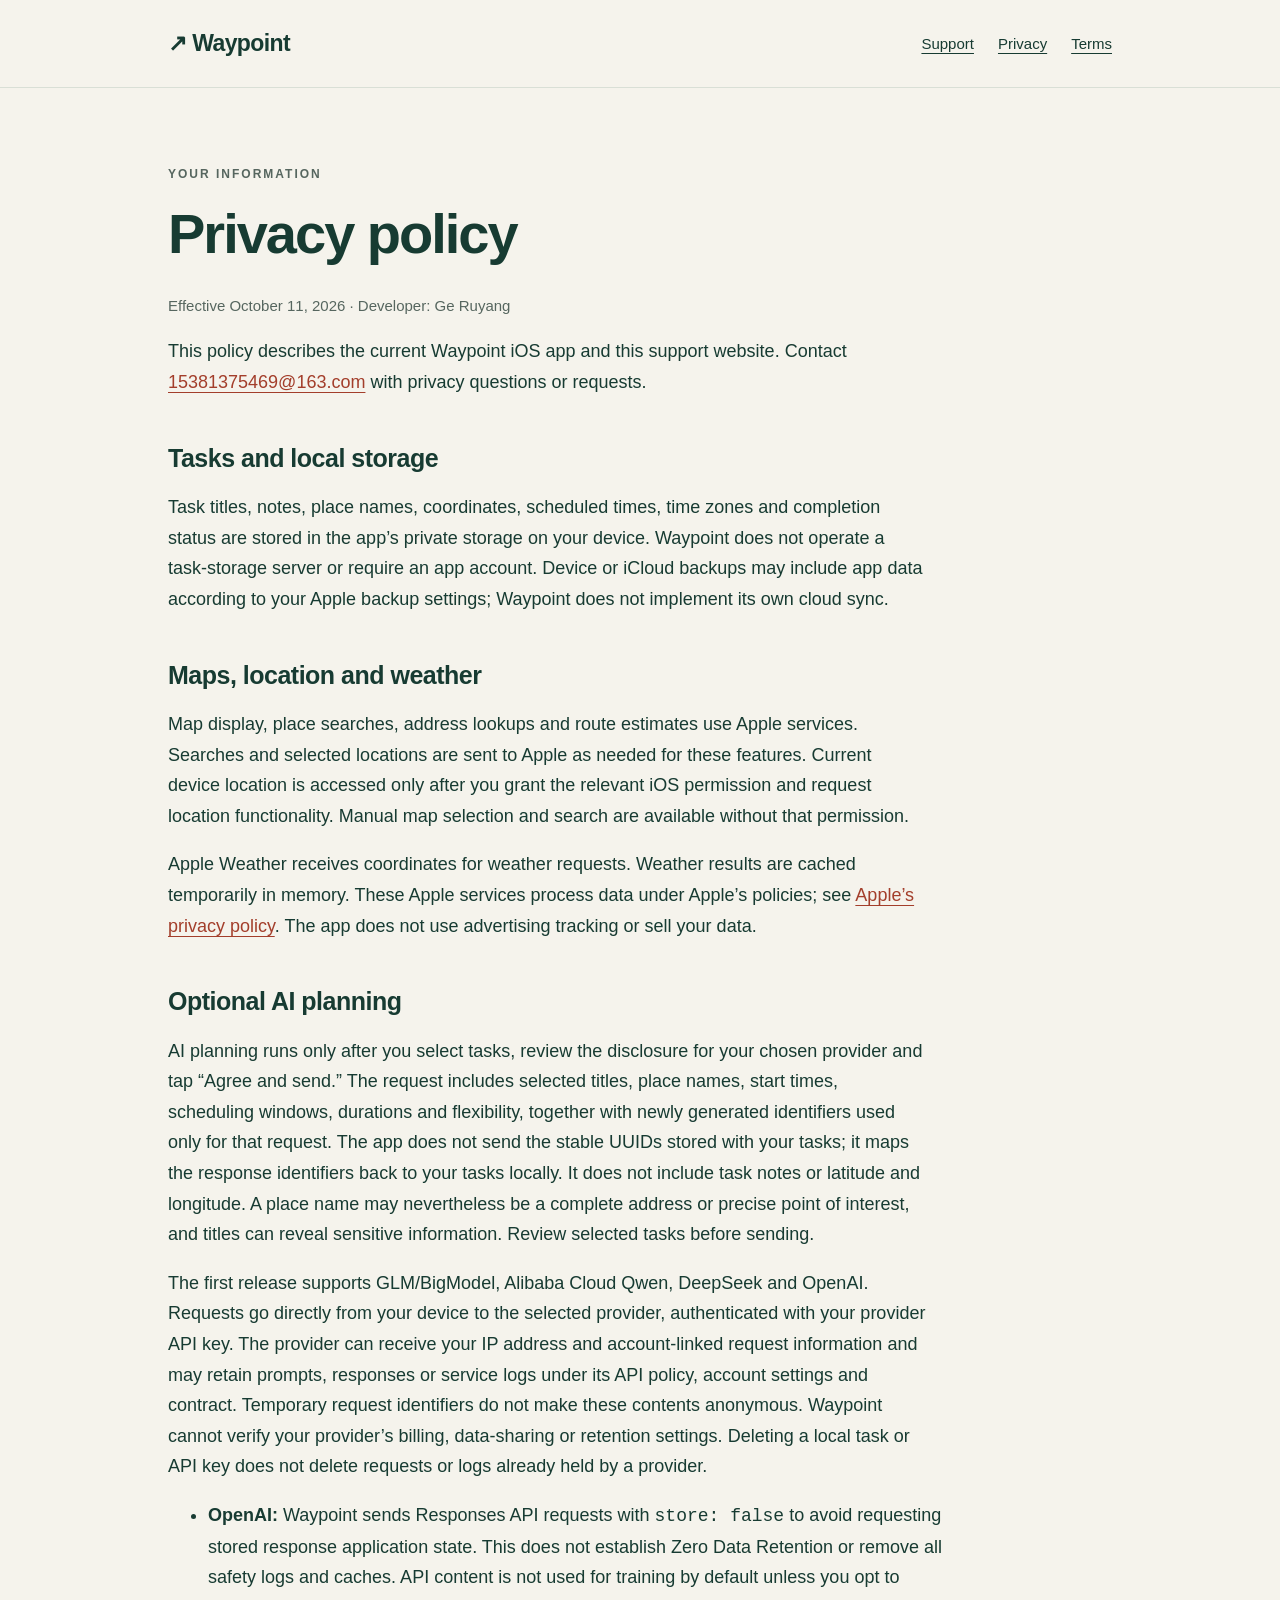
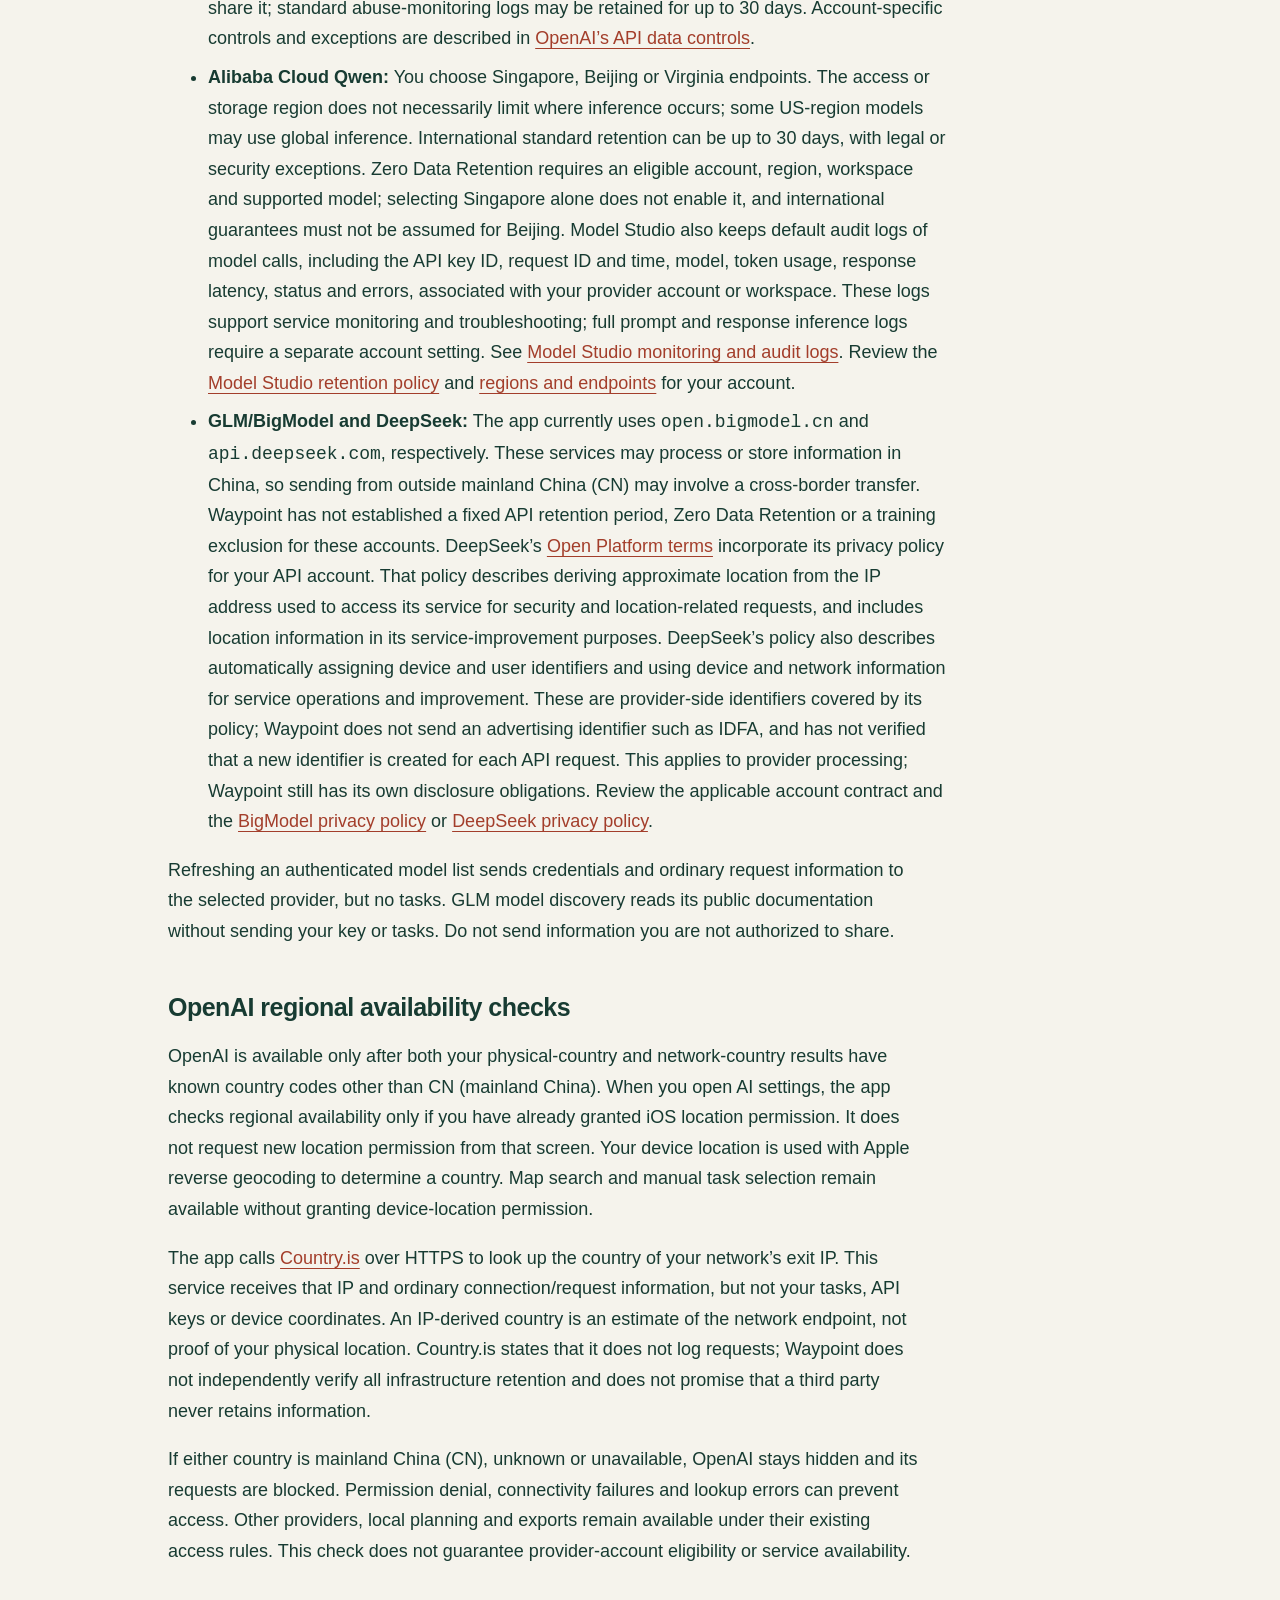
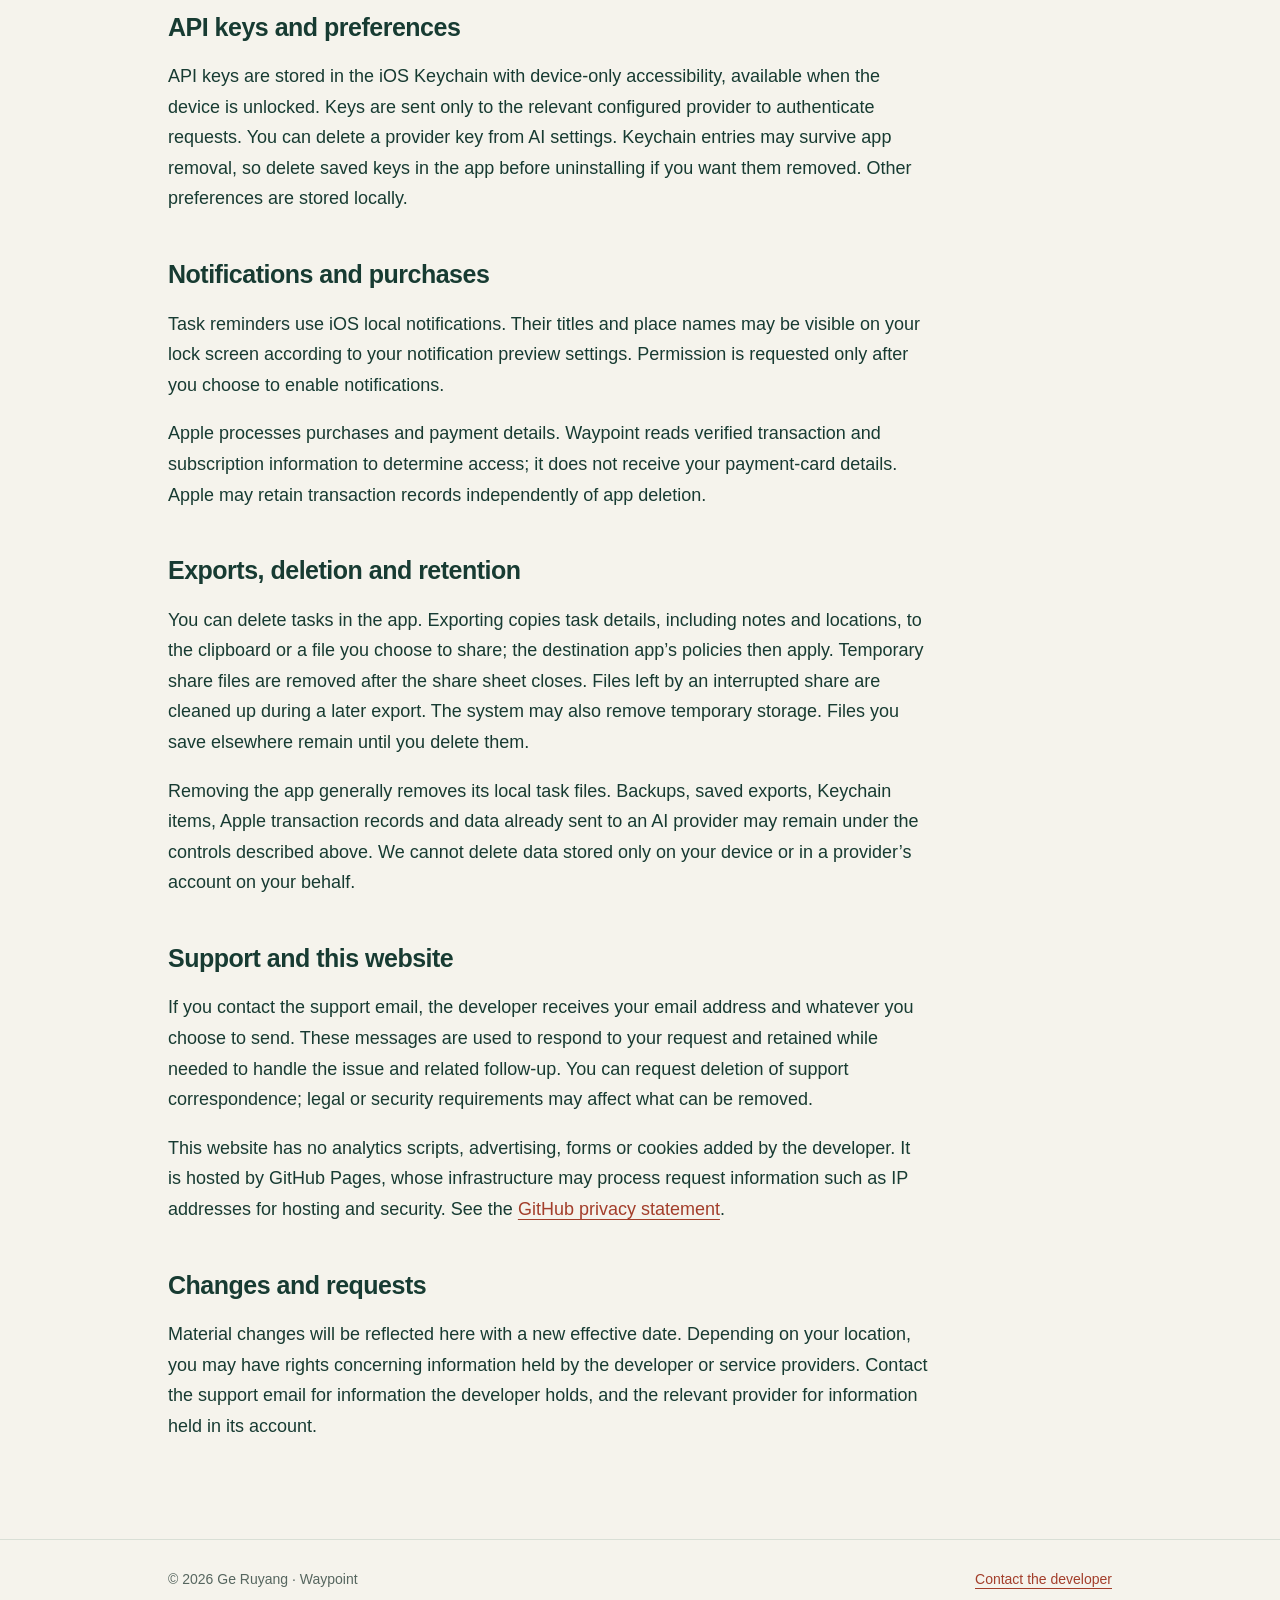
==== commit 4f639372: "Clarify automatic OpenAI region checks with existing permission" ====
--- a/privacy/index.html
+++ b/privacy/index.html
@@ -1,2 +1,2 @@
 <!doctype html>
-<html lang="en"><head><meta charset="utf-8"><meta name="viewport" content="width=device-width,initial-scale=1"><meta name="description" content="How Waypoint handles local tasks, location services, optional AI requests, subscriptions and support messages."><meta name="color-scheme" content="light dark"><title>Privacy policy · Waypoint</title><link rel="stylesheet" href="../style.css"></head><body><a class="skip" href="#main">Skip to content</a><header><div class="wrap"><nav aria-label="Main navigation"><a class="brand" href="../">↗ Waypoint</a><div class="navlinks"><a href="../#support">Support</a><a href="../privacy/">Privacy</a><a href="../terms/">Terms</a></div></nav></div></header><main id="main"><div class="wrap"><article class="legal"><p class="eyebrow">Your information</p><h1>Privacy policy</h1><p class="note">Effective October 11, 2026 · Developer: Ge Ruyang</p><p>This policy describes the current Waypoint iOS app and this support website. Contact <a href="mailto:15381375469@163.com">15381375469@163.com</a> with privacy questions or requests.</p><h2>Tasks and local storage</h2><p>Task titles, notes, place names, coordinates, scheduled times, time zones and completion status are stored in the app’s private storage on your device. Waypoint does not operate a task-storage server or require an app account. Device or iCloud backups may include app data according to your Apple backup settings; Waypoint does not implement its own cloud sync.</p><h2>Maps, location and weather</h2><p>Map display, place searches, address lookups and route estimates use Apple services. Searches and selected locations are sent to Apple as needed for these features. Current device location is accessed only after you grant the relevant iOS permission and request location functionality. Manual map selection and search are available without that permission.</p><p>Apple Weather receives coordinates for weather requests. Weather results are cached temporarily in memory. These Apple services process data under Apple’s policies; see <a href="https://www.apple.com/legal/privacy/">Apple’s privacy policy</a>. The app does not use advertising tracking or sell your data.</p><h2>Optional AI planning</h2><p>AI planning runs only after you select tasks, review the disclosure for your chosen provider and tap “Agree and send.” The request includes selected titles, place names, start times, scheduling windows, durations and flexibility, together with newly generated identifiers used only for that request. The app does not send the stable UUIDs stored with your tasks; it maps the response identifiers back to your tasks locally. It does not include task notes or latitude and longitude. A place name may nevertheless be a complete address or precise point of interest, and titles can reveal sensitive information. Review selected tasks before sending.</p><p>The first release supports GLM/BigModel, Alibaba Cloud Qwen, DeepSeek and OpenAI. Requests go directly from your device to the selected provider, authenticated with your provider API key. The provider can receive your IP address and account-linked request information and may retain prompts, responses or service logs under its API policy, account settings and contract. Temporary request identifiers do not make these contents anonymous. Waypoint cannot verify your provider’s billing, data-sharing or retention settings. Deleting a local task or API key does not delete requests or logs already held by a provider.</p><ul><li><strong>OpenAI:</strong> Waypoint sends Responses API requests with <code>store: false</code> to avoid requesting stored response application state. This does not establish Zero Data Retention or remove all safety logs and caches. API content is not used for training by default unless you opt to share it; standard abuse-monitoring logs may be retained for up to 30 days. Account-specific controls and exceptions are described in <a href="https://developers.openai.com/api/docs/guides/your-data">OpenAI’s API data controls</a>.</li><li><strong>Alibaba Cloud Qwen:</strong> You choose Singapore, Beijing or Virginia endpoints. The access or storage region does not necessarily limit where inference occurs; some US-region models may use global inference. International standard retention can be up to 30 days, with legal or security exceptions. Zero Data Retention requires an eligible account, region, workspace and supported model; selecting Singapore alone does not enable it, and international guarantees must not be assumed for Beijing. Model Studio also keeps default audit logs of model calls, including the API key ID, request ID and time, model, token usage, response latency, status and errors, associated with your provider account or workspace. These logs support service monitoring and troubleshooting; full prompt and response inference logs require a separate account setting. See <a href="https://www.alibabacloud.com/help/en/model-studio/model-telemetry">Model Studio monitoring and audit logs</a>. Review the <a href="https://www.alibabacloud.com/help/en/model-studio/data-retention-policy">Model Studio retention policy</a> and <a href="https://help.aliyun.com/en/model-studio/regions/">regions and endpoints</a> for your account.</li><li><strong>GLM/BigModel and DeepSeek:</strong> The app currently uses <code>open.bigmodel.cn</code> and <code>api.deepseek.com</code>, respectively. These services may process or store information in China, so sending from outside mainland China (CN) may involve a cross-border transfer. Waypoint has not established a fixed API retention period, Zero Data Retention or a training exclusion for these accounts. DeepSeek’s <a href="https://cdn.deepseek.com/policies/en-US/deepseek-open-platform-terms-of-service.html">Open Platform terms</a> incorporate its privacy policy for your API account. That policy describes deriving approximate location from the IP address used to access its service for security and location-related requests, and includes location information in its service-improvement purposes. DeepSeek’s policy also describes automatically assigning device and user identifiers and using device and network information for service operations and improvement. These are provider-side identifiers covered by its policy; Waypoint does not send an advertising identifier such as IDFA, and has not verified that a new identifier is created for each API request. This applies to provider processing; Waypoint still has its own disclosure obligations. Review the applicable account contract and the <a href="https://docs.bigmodel.cn/cn/terms/privacy-policy">BigModel privacy policy</a> or <a href="https://cdn.deepseek.com/policies/en-US/deepseek-privacy-policy.html">DeepSeek privacy policy</a>.</li></ul><p>Refreshing an authenticated model list sends credentials and ordinary request information to the selected provider, but no tasks. GLM model discovery reads its public documentation without sending your key or tasks. Do not send information you are not authorized to share.</p><h2>OpenAI regional availability checks</h2><p>OpenAI is available only after both your physical-country and network-country results have known country codes other than CN (mainland China). You initiate a single location check and choose whether to grant iOS location access. Your device location is used with Apple reverse geocoding to determine a country. Map search and manual task selection remain available without granting device-location permission.</p><p>The app calls <a href="https://country.is/">Country.is</a> over HTTPS to look up the country of your network’s exit IP. This service receives that IP and ordinary connection/request information, but not your tasks, API keys or device coordinates. An IP-derived country is an estimate of the network endpoint, not proof of your physical location. Country.is states that it does not log requests; Waypoint does not independently verify all infrastructure retention and does not promise that a third party never retains information.</p><p>If either country is mainland China (CN), unknown or unavailable, OpenAI stays hidden and its requests are blocked. Permission denial, connectivity failures and lookup errors can prevent access. Other providers, local planning and exports remain available under their existing access rules. This check does not guarantee provider-account eligibility or service availability.</p><h2>API keys and preferences</h2><p>API keys are stored in the iOS Keychain with device-only accessibility, available when the device is unlocked. Keys are sent only to the relevant configured provider to authenticate requests. You can delete a provider key from AI settings. Keychain entries may survive app removal, so delete saved keys in the app before uninstalling if you want them removed. Other preferences are stored locally.</p><h2>Notifications and purchases</h2><p>Task reminders use iOS local notifications. Their titles and place names may be visible on your lock screen according to your notification preview settings. Permission is requested only after you choose to enable notifications.</p><p>Apple processes purchases and payment details. Waypoint reads verified transaction and subscription information to determine access; it does not receive your payment-card details. Apple may retain transaction records independently of app deletion.</p><h2>Exports, deletion and retention</h2><p>You can delete tasks in the app. Exporting copies task details, including notes and locations, to the clipboard or a file you choose to share; the destination app’s policies then apply. Temporary share files are removed after the share sheet closes. Files left by an interrupted share are cleaned up during a later export. The system may also remove temporary storage. Files you save elsewhere remain until you delete them.</p><p>Removing the app generally removes its local task files. Backups, saved exports, Keychain items, Apple transaction records and data already sent to an AI provider may remain under the controls described above. We cannot delete data stored only on your device or in a provider’s account on your behalf.</p><h2>Support and this website</h2><p>If you contact the support email, the developer receives your email address and whatever you choose to send. These messages are used to respond to your request and retained while needed to handle the issue and related follow-up. You can request deletion of support correspondence; legal or security requirements may affect what can be removed.</p><p>This website has no analytics scripts, advertising, forms or cookies added by the developer. It is hosted by GitHub Pages, whose infrastructure may process request information such as IP addresses for hosting and security. See the <a href="https://docs.github.com/en/site-policy/privacy-policies/github-general-privacy-statement">GitHub privacy statement</a>.</p><h2>Changes and requests</h2><p>Material changes will be reflected here with a new effective date. Depending on your location, you may have rights concerning information held by the developer or service providers. Contact the support email for information the developer holds, and the relevant provider for information held in its account.</p></article></div></main><footer><div class="wrap"><span>© 2026 Ge Ruyang · Waypoint</span><span><a href="mailto:15381375469@163.com">Contact the developer</a></span></div></footer></body></html>+<html lang="en"><head><meta charset="utf-8"><meta name="viewport" content="width=device-width,initial-scale=1"><meta name="description" content="How Waypoint handles local tasks, location services, optional AI requests, subscriptions and support messages."><meta name="color-scheme" content="light dark"><title>Privacy policy · Waypoint</title><link rel="stylesheet" href="../style.css"></head><body><a class="skip" href="#main">Skip to content</a><header><div class="wrap"><nav aria-label="Main navigation"><a class="brand" href="../">↗ Waypoint</a><div class="navlinks"><a href="../#support">Support</a><a href="../privacy/">Privacy</a><a href="../terms/">Terms</a></div></nav></div></header><main id="main"><div class="wrap"><article class="legal"><p class="eyebrow">Your information</p><h1>Privacy policy</h1><p class="note">Effective October 11, 2026 · Developer: Ge Ruyang</p><p>This policy describes the current Waypoint iOS app and this support website. Contact <a href="mailto:15381375469@163.com">15381375469@163.com</a> with privacy questions or requests.</p><h2>Tasks and local storage</h2><p>Task titles, notes, place names, coordinates, scheduled times, time zones and completion status are stored in the app’s private storage on your device. Waypoint does not operate a task-storage server or require an app account. Device or iCloud backups may include app data according to your Apple backup settings; Waypoint does not implement its own cloud sync.</p><h2>Maps, location and weather</h2><p>Map display, place searches, address lookups and route estimates use Apple services. Searches and selected locations are sent to Apple as needed for these features. Current device location is accessed only after you grant the relevant iOS permission and request location functionality. Manual map selection and search are available without that permission.</p><p>Apple Weather receives coordinates for weather requests. Weather results are cached temporarily in memory. These Apple services process data under Apple’s policies; see <a href="https://www.apple.com/legal/privacy/">Apple’s privacy policy</a>. The app does not use advertising tracking or sell your data.</p><h2>Optional AI planning</h2><p>AI planning runs only after you select tasks, review the disclosure for your chosen provider and tap “Agree and send.” The request includes selected titles, place names, start times, scheduling windows, durations and flexibility, together with newly generated identifiers used only for that request. The app does not send the stable UUIDs stored with your tasks; it maps the response identifiers back to your tasks locally. It does not include task notes or latitude and longitude. A place name may nevertheless be a complete address or precise point of interest, and titles can reveal sensitive information. Review selected tasks before sending.</p><p>The first release supports GLM/BigModel, Alibaba Cloud Qwen, DeepSeek and OpenAI. Requests go directly from your device to the selected provider, authenticated with your provider API key. The provider can receive your IP address and account-linked request information and may retain prompts, responses or service logs under its API policy, account settings and contract. Temporary request identifiers do not make these contents anonymous. Waypoint cannot verify your provider’s billing, data-sharing or retention settings. Deleting a local task or API key does not delete requests or logs already held by a provider.</p><ul><li><strong>OpenAI:</strong> Waypoint sends Responses API requests with <code>store: false</code> to avoid requesting stored response application state. This does not establish Zero Data Retention or remove all safety logs and caches. API content is not used for training by default unless you opt to share it; standard abuse-monitoring logs may be retained for up to 30 days. Account-specific controls and exceptions are described in <a href="https://developers.openai.com/api/docs/guides/your-data">OpenAI’s API data controls</a>.</li><li><strong>Alibaba Cloud Qwen:</strong> You choose Singapore, Beijing or Virginia endpoints. The access or storage region does not necessarily limit where inference occurs; some US-region models may use global inference. International standard retention can be up to 30 days, with legal or security exceptions. Zero Data Retention requires an eligible account, region, workspace and supported model; selecting Singapore alone does not enable it, and international guarantees must not be assumed for Beijing. Model Studio also keeps default audit logs of model calls, including the API key ID, request ID and time, model, token usage, response latency, status and errors, associated with your provider account or workspace. These logs support service monitoring and troubleshooting; full prompt and response inference logs require a separate account setting. See <a href="https://www.alibabacloud.com/help/en/model-studio/model-telemetry">Model Studio monitoring and audit logs</a>. Review the <a href="https://www.alibabacloud.com/help/en/model-studio/data-retention-policy">Model Studio retention policy</a> and <a href="https://help.aliyun.com/en/model-studio/regions/">regions and endpoints</a> for your account.</li><li><strong>GLM/BigModel and DeepSeek:</strong> The app currently uses <code>open.bigmodel.cn</code> and <code>api.deepseek.com</code>, respectively. These services may process or store information in China, so sending from outside mainland China (CN) may involve a cross-border transfer. Waypoint has not established a fixed API retention period, Zero Data Retention or a training exclusion for these accounts. DeepSeek’s <a href="https://cdn.deepseek.com/policies/en-US/deepseek-open-platform-terms-of-service.html">Open Platform terms</a> incorporate its privacy policy for your API account. That policy describes deriving approximate location from the IP address used to access its service for security and location-related requests, and includes location information in its service-improvement purposes. DeepSeek’s policy also describes automatically assigning device and user identifiers and using device and network information for service operations and improvement. These are provider-side identifiers covered by its policy; Waypoint does not send an advertising identifier such as IDFA, and has not verified that a new identifier is created for each API request. This applies to provider processing; Waypoint still has its own disclosure obligations. Review the applicable account contract and the <a href="https://docs.bigmodel.cn/cn/terms/privacy-policy">BigModel privacy policy</a> or <a href="https://cdn.deepseek.com/policies/en-US/deepseek-privacy-policy.html">DeepSeek privacy policy</a>.</li></ul><p>Refreshing an authenticated model list sends credentials and ordinary request information to the selected provider, but no tasks. GLM model discovery reads its public documentation without sending your key or tasks. Do not send information you are not authorized to share.</p><h2>OpenAI regional availability checks</h2><p>OpenAI is available only after both your physical-country and network-country results have known country codes other than CN (mainland China). When you open AI settings, the app checks regional availability only if you have already granted iOS location permission. It does not request new location permission from that screen. Your device location is used with Apple reverse geocoding to determine a country. Map search and manual task selection remain available without granting device-location permission.</p><p>The app calls <a href="https://country.is/">Country.is</a> over HTTPS to look up the country of your network’s exit IP. This service receives that IP and ordinary connection/request information, but not your tasks, API keys or device coordinates. An IP-derived country is an estimate of the network endpoint, not proof of your physical location. Country.is states that it does not log requests; Waypoint does not independently verify all infrastructure retention and does not promise that a third party never retains information.</p><p>If either country is mainland China (CN), unknown or unavailable, OpenAI stays hidden and its requests are blocked. Permission denial, connectivity failures and lookup errors can prevent access. Other providers, local planning and exports remain available under their existing access rules. This check does not guarantee provider-account eligibility or service availability.</p><h2>API keys and preferences</h2><p>API keys are stored in the iOS Keychain with device-only accessibility, available when the device is unlocked. Keys are sent only to the relevant configured provider to authenticate requests. You can delete a provider key from AI settings. Keychain entries may survive app removal, so delete saved keys in the app before uninstalling if you want them removed. Other preferences are stored locally.</p><h2>Notifications and purchases</h2><p>Task reminders use iOS local notifications. Their titles and place names may be visible on your lock screen according to your notification preview settings. Permission is requested only after you choose to enable notifications.</p><p>Apple processes purchases and payment details. Waypoint reads verified transaction and subscription information to determine access; it does not receive your payment-card details. Apple may retain transaction records independently of app deletion.</p><h2>Exports, deletion and retention</h2><p>You can delete tasks in the app. Exporting copies task details, including notes and locations, to the clipboard or a file you choose to share; the destination app’s policies then apply. Temporary share files are removed after the share sheet closes. Files left by an interrupted share are cleaned up during a later export. The system may also remove temporary storage. Files you save elsewhere remain until you delete them.</p><p>Removing the app generally removes its local task files. Backups, saved exports, Keychain items, Apple transaction records and data already sent to an AI provider may remain under the controls described above. We cannot delete data stored only on your device or in a provider’s account on your behalf.</p><h2>Support and this website</h2><p>If you contact the support email, the developer receives your email address and whatever you choose to send. These messages are used to respond to your request and retained while needed to handle the issue and related follow-up. You can request deletion of support correspondence; legal or security requirements may affect what can be removed.</p><p>This website has no analytics scripts, advertising, forms or cookies added by the developer. It is hosted by GitHub Pages, whose infrastructure may process request information such as IP addresses for hosting and security. See the <a href="https://docs.github.com/en/site-policy/privacy-policies/github-general-privacy-statement">GitHub privacy statement</a>.</p><h2>Changes and requests</h2><p>Material changes will be reflected here with a new effective date. Depending on your location, you may have rights concerning information held by the developer or service providers. Contact the support email for information the developer holds, and the relevant provider for information held in its account.</p></article></div></main><footer><div class="wrap"><span>© 2026 Ge Ruyang · Waypoint</span><span><a href="mailto:15381375469@163.com">Contact the developer</a></span></div></footer></body></html>
